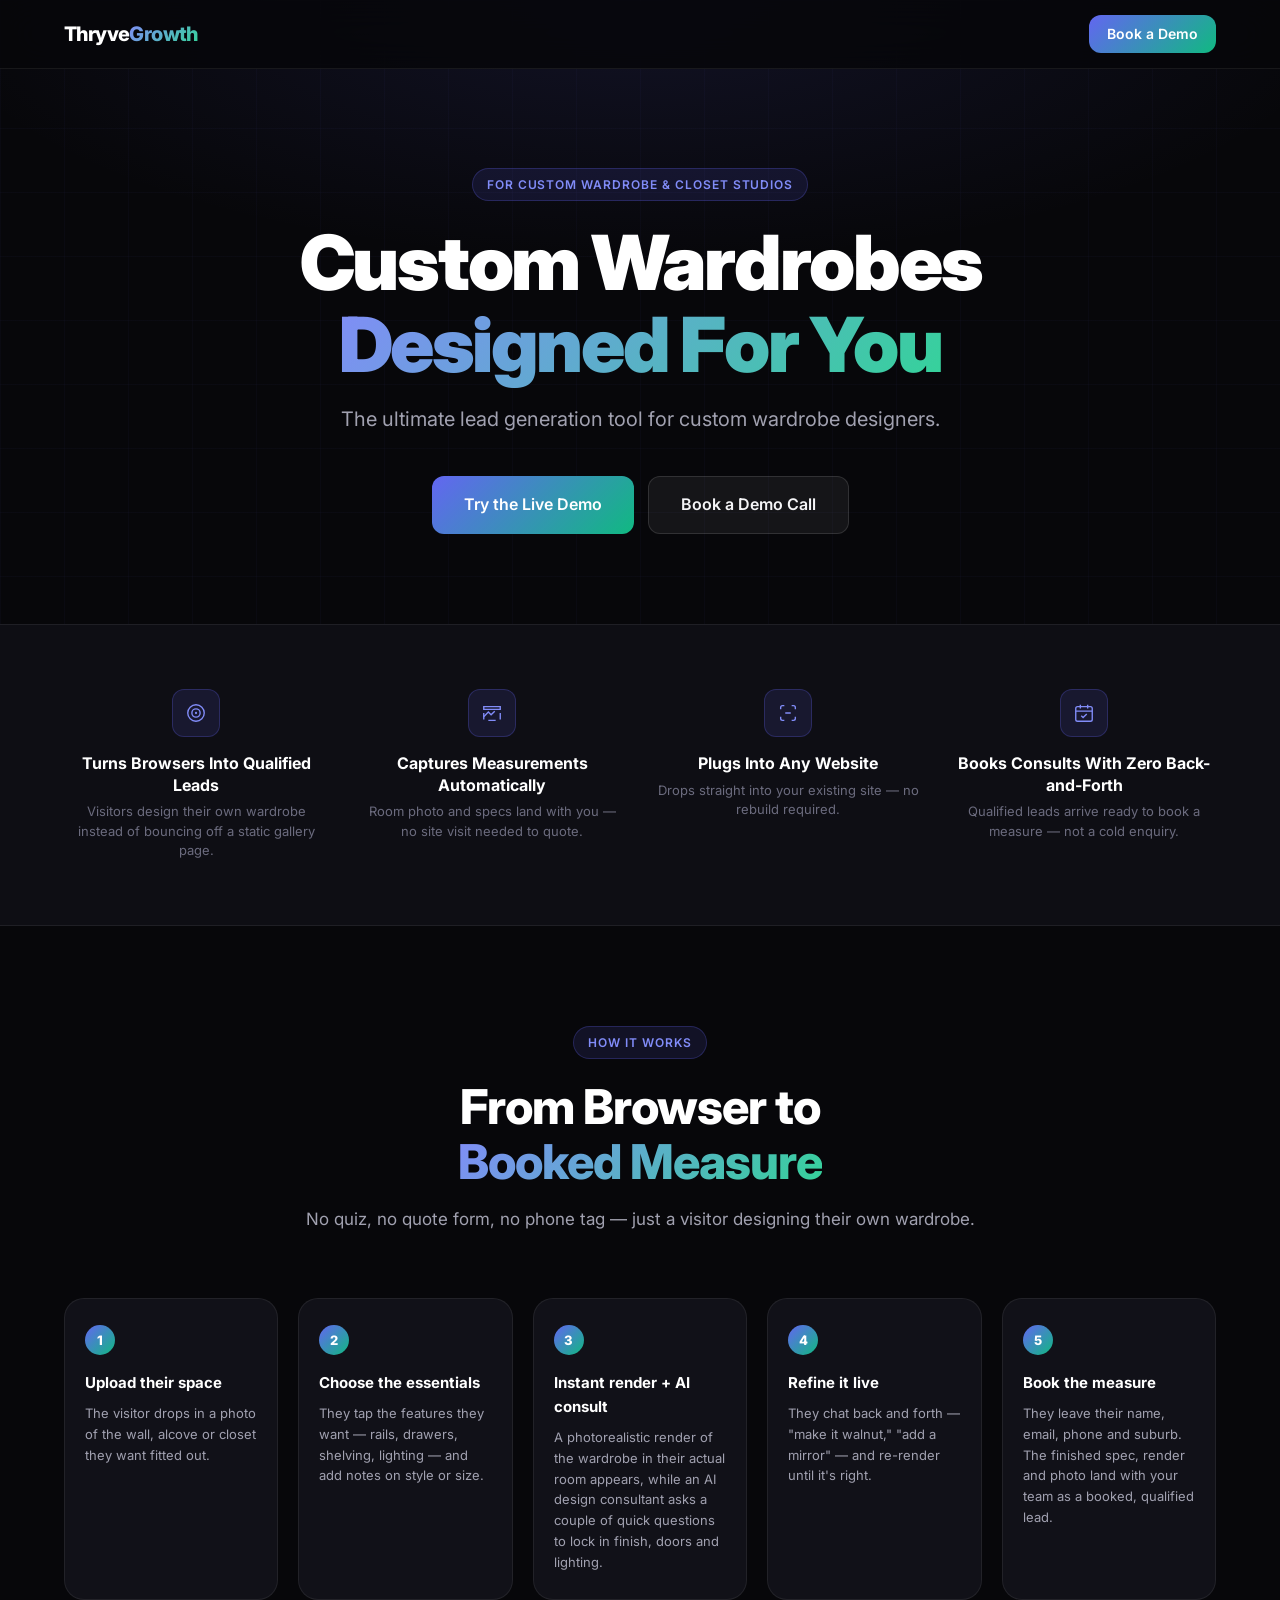
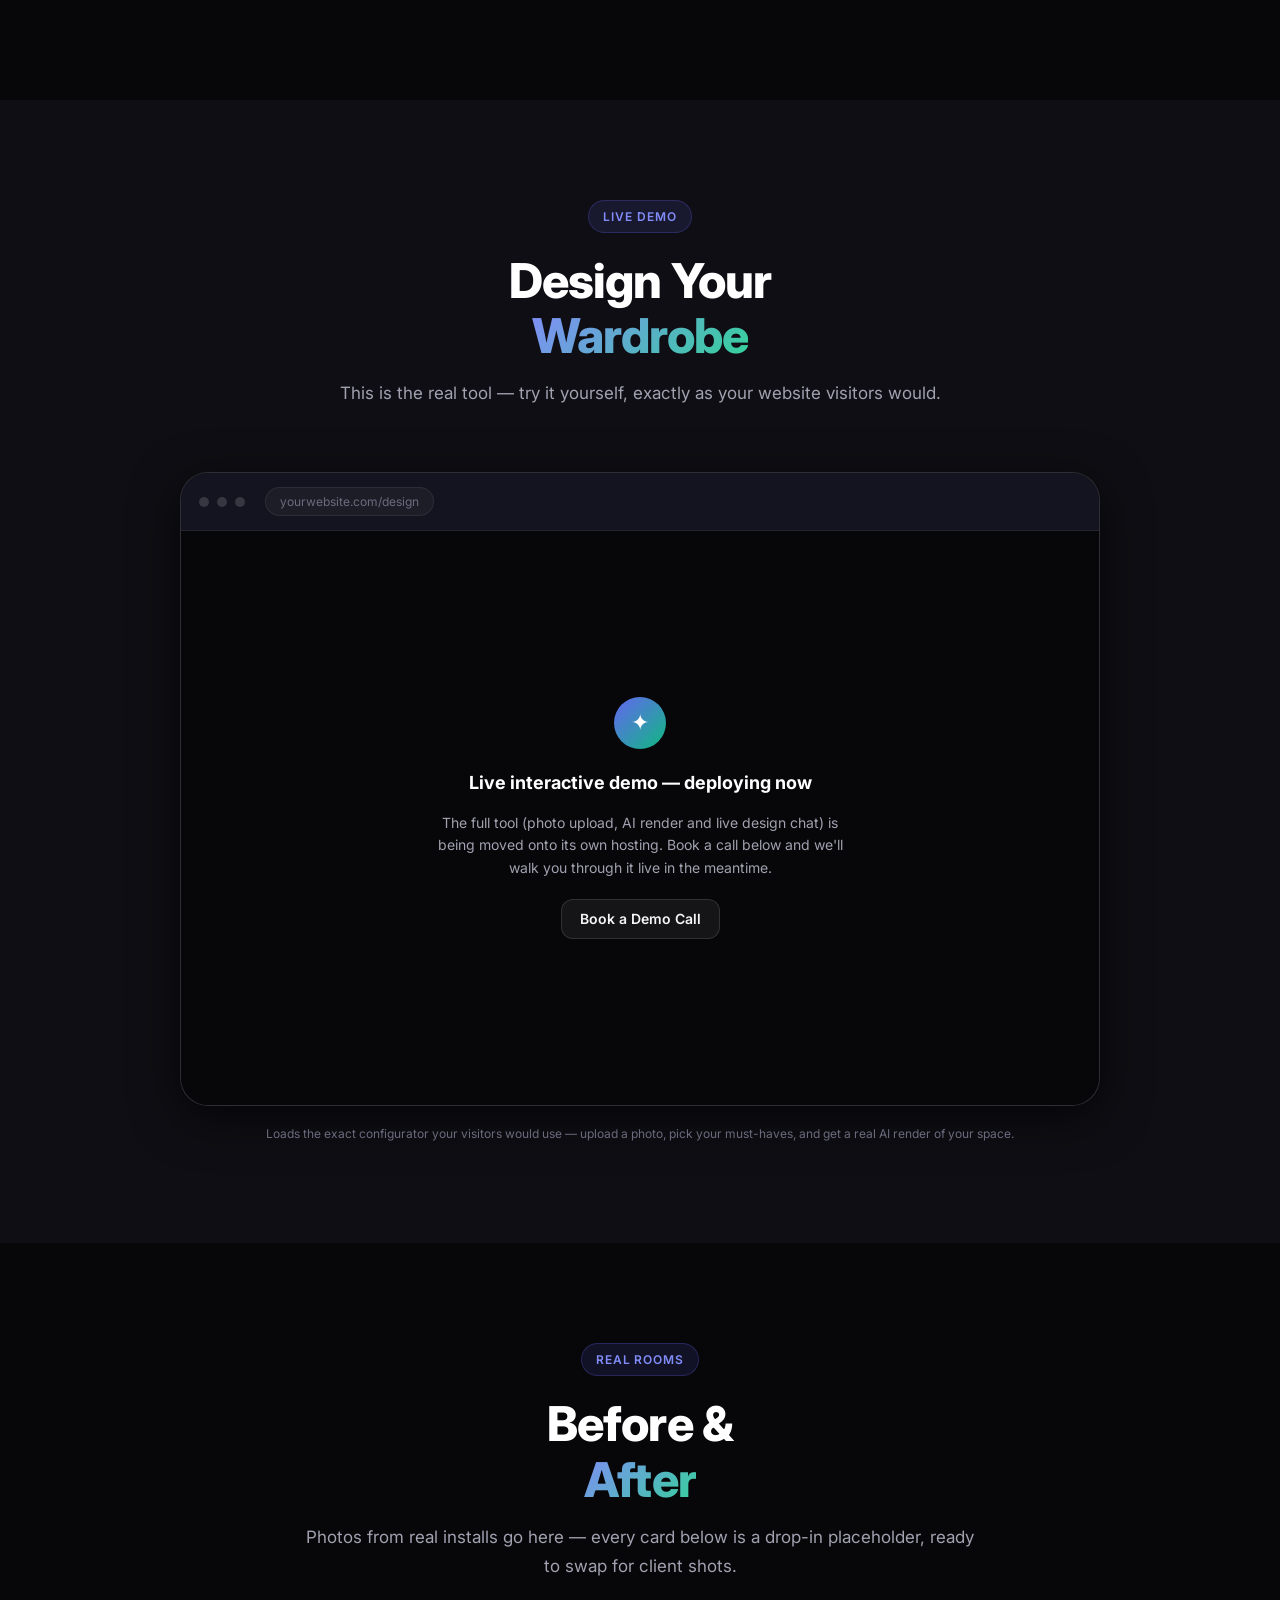
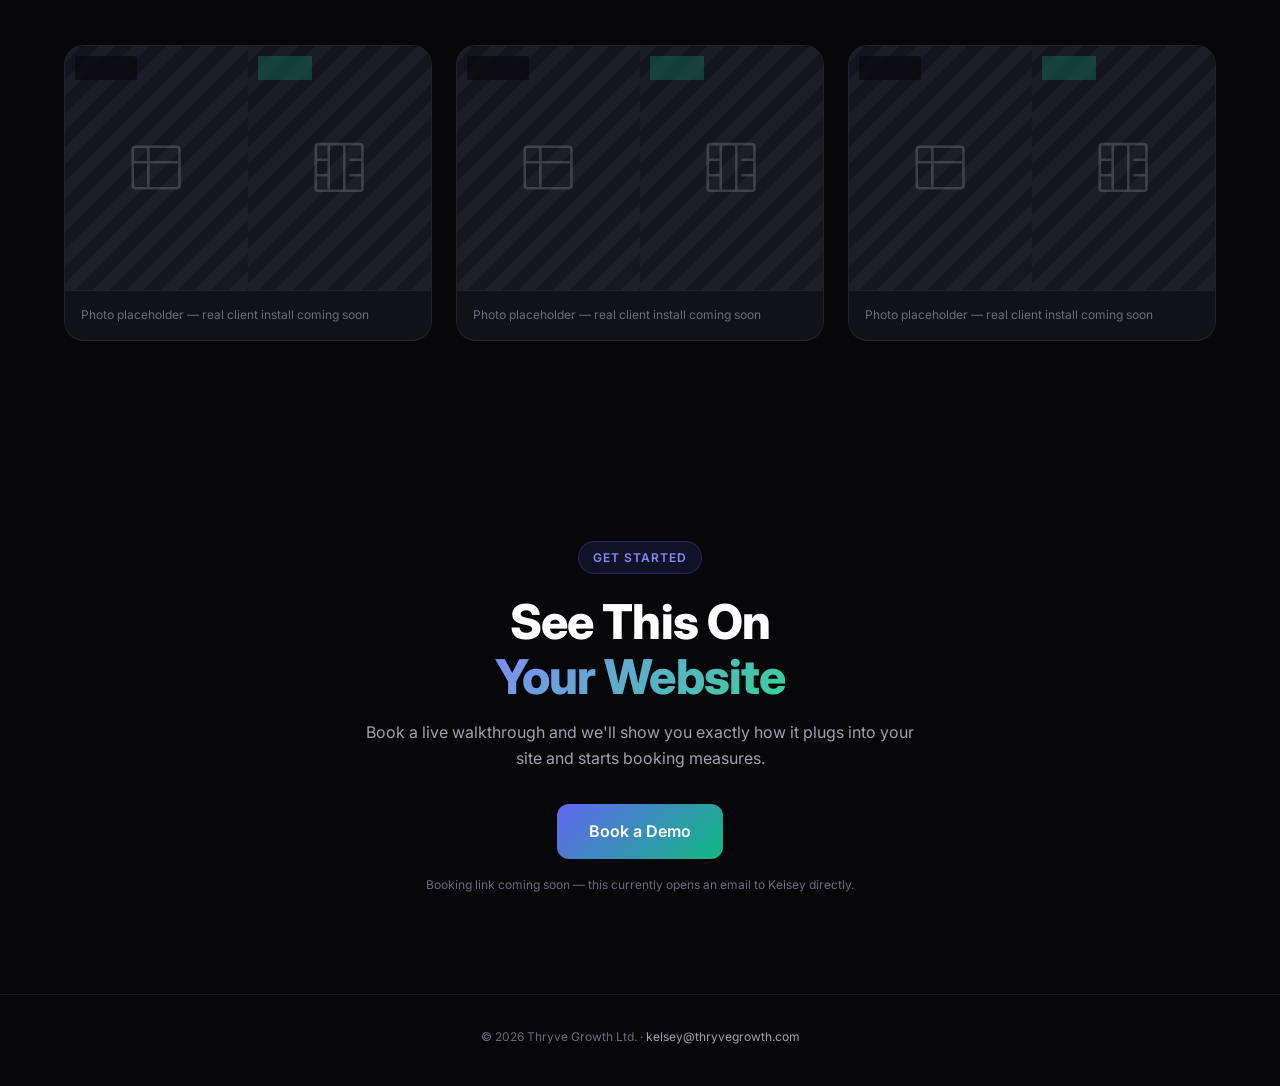
==== wardrobe/index.html @ a9d95c5e "Add hidden /wardrobe sales/demo landing page Build a one-page sales/demo landing page for Kelsey's B" ====
<!DOCTYPE html>
<html lang="en">
<head>
  <meta charset="UTF-8" />
  <meta name="viewport" content="width=device-width, initial-scale=1.0" />
  <title>Custom Wardrobes Designed For You - Thryve Growth</title>
  <meta name="description" content="An interactive wardrobe designer that sits on your website, lets visitors configure their own layout, and turns them into a booked measure." />
  <!-- Hidden sales/demo page: not linked from any nav, footer or sitemap. Reachable by direct URL only. -->
  <meta name="robots" content="noindex, nofollow" />
  <link rel="preconnect" href="https://fonts.googleapis.com" />
  <link rel="preconnect" href="https://fonts.gstatic.com" crossorigin />
  <link href="https://fonts.googleapis.com/css2?family=Inter:wght@300;400;500;600;700;800;900&display=swap" rel="stylesheet" />
  <link rel="icon" type="image/svg+xml" href="../favicon.svg" />
  <link rel="apple-touch-icon" href="../favicon-on-white-512.png" />
  <link rel="stylesheet" href="../style.css" />
  <style>
    /* ============================================================
       WARDROBE DEMO PAGE — scoped styles
       Reuses tokens (--bg, --gradient, --indigo, --green, --radius…)
       and shared classes (.container, .btn, .section, .section-title,
       .section-badge, .gradient-text) from ../style.css
       ============================================================ */

    body { background: var(--bg); }

    /* -- Minimal top bar (deliberately NOT the site nav / no menu links) -- */
    .wd-topbar {
      position: fixed;
      top: 0; left: 0; right: 0;
      z-index: 1000;
      background: rgba(7,7,10,0.85);
      backdrop-filter: blur(20px);
      -webkit-backdrop-filter: blur(20px);
      border-bottom: 1px solid var(--border);
    }
    .wd-topbar-inner {
      display: flex;
      align-items: center;
      justify-content: space-between;
      height: 68px;
    }
    .wd-topbar .logo { font-size: 20px; }

    /* -- Hero -- */
    .wd-hero {
      position: relative;
      padding: 168px 0 90px;
      overflow: hidden;
      text-align: center;
    }
    .wd-hero-inner { position: relative; z-index: 1; }
    .wd-hero .hero-title { margin-bottom: 18px; }
    .wd-hero .hero-subtitle { margin-bottom: 40px; }
    .wd-hero-cta {
      display: flex; gap: 14px; justify-content: center; flex-wrap: wrap;
    }

    /* -- Benefits row -- */
    .wd-benefits { padding: 64px 0; border-top: 1px solid var(--border); border-bottom: 1px solid var(--border); background: var(--bg-2); }
    .wd-benefits-grid {
      display: grid;
      grid-template-columns: repeat(4, 1fr);
      gap: 32px;
    }
    .wd-benefit { text-align: center; }
    .wd-benefit-icon {
      width: 48px; height: 48px;
      margin: 0 auto 16px;
      display: flex; align-items: center; justify-content: center;
      border-radius: var(--radius);
      background: rgba(99,102,241,0.12);
      border: 1px solid rgba(99,102,241,0.25);
      color: var(--indigo-light);
    }
    .wd-benefit-icon svg { width: 22px; height: 22px; }
    .wd-benefit h3 { font-size: 16px; font-weight: 700; color: var(--white); line-height: 1.35; margin-bottom: 6px; }
    .wd-benefit p { font-size: 13px; color: var(--gray-3); line-height: 1.5; }

    @media (max-width: 860px) {
      .wd-benefits-grid { grid-template-columns: repeat(2, 1fr); gap: 36px 24px; }
    }

    /* -- How it works -- */
    .wd-steps {
      display: grid;
      grid-template-columns: repeat(5, 1fr);
      gap: 20px;
      counter-reset: wdstep;
    }
    .wd-step {
      background: var(--bg-card);
      border: 1px solid var(--border);
      border-radius: var(--radius-lg);
      padding: 26px 20px;
      position: relative;
    }
    .wd-step-num {
      display: inline-flex; align-items: center; justify-content: center;
      width: 30px; height: 30px;
      border-radius: 50%;
      background: var(--gradient);
      color: var(--white);
      font-size: 13px; font-weight: 800;
      margin-bottom: 16px;
    }
    .wd-step h3 { font-size: 15px; font-weight: 700; color: var(--white); margin-bottom: 8px; }
    .wd-step p { font-size: 13px; color: var(--gray-2); line-height: 1.6; }
    .wd-step-arrow {
      display: none;
    }

    @media (max-width: 1100px) {
      .wd-steps { grid-template-columns: repeat(2, 1fr); }
    }
    @media (max-width: 560px) {
      .wd-steps { grid-template-columns: 1fr; }
    }

    /* -- Live demo -- */
    .wd-demo-section { background: var(--bg-2); }
    .wd-demo-frame-wrap {
      max-width: 920px;
      margin: 0 auto;
      border-radius: var(--radius-xl);
      border: 1px solid var(--border-2);
      background: var(--bg-card);
      box-shadow: var(--shadow-lg);
      overflow: hidden;
    }
    .wd-demo-chrome {
      display: flex; align-items: center; gap: 8px;
      padding: 14px 18px;
      background: var(--bg-3);
      border-bottom: 1px solid var(--border);
    }
    .wd-demo-dot { width: 10px; height: 10px; border-radius: 50%; background: rgba(255,255,255,0.15); }
    .wd-demo-url {
      margin-left: 12px;
      font-size: 12px;
      color: var(--gray-3);
      background: rgba(255,255,255,0.04);
      border: 1px solid var(--border);
      border-radius: 100px;
      padding: 4px 14px;
    }
    .wd-demo-body { position: relative; aspect-ratio: 16 / 10; background: var(--bg); }
    .wd-demo-body iframe { position: absolute; inset: 0; width: 100%; height: 100%; border: 0; }
    .wd-demo-fallback {
      position: absolute; inset: 0;
      display: flex; flex-direction: column; align-items: center; justify-content: center;
      text-align: center; padding: 40px;
      gap: 14px;
    }
    .wd-demo-fallback .wd-pulse {
      width: 52px; height: 52px; border-radius: 50%;
      background: var(--gradient);
      display: flex; align-items: center; justify-content: center;
      color: var(--white); font-size: 22px;
      margin-bottom: 6px;
    }
    .wd-demo-fallback h3 { font-size: 18px; color: var(--white); }
    .wd-demo-fallback p { font-size: 14px; color: var(--gray-2); max-width: 420px; line-height: 1.6; }
    .wd-demo-note {
      max-width: 920px; margin: 18px auto 0; text-align: center;
      font-size: 12px; color: var(--gray-3);
    }

    /* -- Before / after -- */
    .wd-ba-grid {
      display: grid;
      grid-template-columns: repeat(3, 1fr);
      gap: 24px;
    }
    .wd-ba-card {
      background: var(--bg-card);
      border: 1px solid var(--border);
      border-radius: var(--radius-lg);
      overflow: hidden;
    }
    .wd-ba-imgs { display: grid; grid-template-columns: 1fr 1fr; }
    .wd-ba-img {
      position: relative;
      aspect-ratio: 3 / 4;
      display: flex; align-items: center; justify-content: center;
      background:
        repeating-linear-gradient(135deg, rgba(255,255,255,0.035) 0 12px, transparent 12px 24px),
        linear-gradient(160deg, var(--bg-3), var(--bg-card-2));
    }
    .wd-ba-img svg { width: 34%; height: 34%; opacity: 0.28; color: var(--gray-2); }
    .wd-ba-tag {
      position: absolute; top: 10px; left: 10px;
      font-size: 10px; font-weight: 700; letter-spacing: 0.06em; text-transform: uppercase;
      background: rgba(7,7,10,0.65); color: var(--gray-1);
      padding: 4px 9px; border-radius: 100px;
      backdrop-filter: blur(6px);
    }
    .wd-ba-img.wd-after .wd-ba-tag { background: rgba(16,185,129,0.25); color: var(--green-light); }
    .wd-ba-caption { padding: 14px 16px 16px; font-size: 12px; color: var(--gray-3); border-top: 1px solid var(--border); }

    @media (max-width: 860px) {
      .wd-ba-grid { grid-template-columns: 1fr; }
    }

    /* -- Book a demo / contact -- */
    .wd-book { text-align: center; }
    .wd-book-inner { max-width: 560px; margin: 0 auto; }
    .wd-book p.wd-book-sub { color: var(--gray-2); font-size: 16px; margin-bottom: 32px; }
    .wd-book-note { margin-top: 16px; font-size: 12px; color: var(--gray-3); }

    /* -- Minimal footer -- */
    .wd-footer {
      padding: 32px 0 40px;
      text-align: center;
      border-top: 1px solid var(--border);
    }
    .wd-footer p { font-size: 12px; color: var(--gray-3); }
    .wd-footer a { color: var(--gray-2); }
    .wd-footer a:hover { color: var(--white); }
  </style>
</head>
<body>

  <!-- MINIMAL TOP BAR — intentionally NOT the site's main nav component.
       No links to Services / Process / Case Studies / AI Systems, and this
       page itself is never linked from that nav, the footer, or a sitemap. -->
  <header class="wd-topbar">
    <div class="container wd-topbar-inner">
      <a href="../index.html" class="logo">
        <span class="logo-thryve">Thryve</span><span class="logo-growth">Growth</span>
      </a>
      <a href="#book" class="btn btn-primary btn-sm">Book a Demo</a>
    </div>
  </header>

  <!-- 1. HERO -->
  <section class="wd-hero">
    <div class="hero-bg-grid"></div>
    <div class="container wd-hero-inner">
      <div class="section-badge">For Custom Wardrobe &amp; Closet Studios</div>
      <h1 class="hero-title">
        Custom Wardrobes<br />
        <span class="gradient-text">Designed For You</span>
      </h1>
      <p class="hero-subtitle">
        The ultimate lead generation tool for custom wardrobe designers.
      </p>
      <div class="wd-hero-cta">
        <a href="#demo" class="btn btn-primary btn-lg">Try the Live Demo</a>
        <a href="#book" class="btn btn-ghost btn-lg">Book a Demo Call</a>
      </div>
    </div>
  </section>

  <!-- 2. QUICK BENEFITS ROW -->
  <section class="wd-benefits">
    <div class="container">
      <div class="wd-benefits-grid">

        <div class="wd-benefit">
          <div class="wd-benefit-icon">
            <svg viewBox="0 0 24 24" fill="none" stroke="currentColor" stroke-width="1.5"><circle cx="12" cy="12" r="9"/><circle cx="12" cy="12" r="4.5"/><circle cx="12" cy="12" r="0.5" fill="currentColor"/></svg>
          </div>
          <h3>Turns Browsers Into Qualified Leads</h3>
          <p>Visitors design their own wardrobe instead of bouncing off a static gallery page.</p>
        </div>

        <div class="wd-benefit">
          <div class="wd-benefit-icon">
            <svg viewBox="0 0 24 24" fill="none" stroke="currentColor" stroke-width="1.5"><path d="M3 16l5-5 3 3 4-4"/><path d="M3 5h18v3H3zM3 12v7M21 12v7M8 20h8"/></svg>
          </div>
          <h3>Captures Measurements Automatically</h3>
          <p>Room photo and specs land with you — no site visit needed to quote.</p>
        </div>

        <div class="wd-benefit">
          <div class="wd-benefit-icon">
            <svg viewBox="0 0 24 24" fill="none" stroke="currentColor" stroke-width="1.5"><path d="M4 8V6a2 2 0 012-2h2M20 8V6a2 2 0 00-2-2h-2M4 16v2a2 2 0 002 2h2M20 16v2a2 2 0 01-2 2h-2M9 12h6"/></svg>
          </div>
          <h3>Plugs Into Any Website</h3>
          <p>Drops straight into your existing site — no rebuild required.</p>
        </div>

        <div class="wd-benefit">
          <div class="wd-benefit-icon">
            <svg viewBox="0 0 24 24" fill="none" stroke="currentColor" stroke-width="1.5"><rect x="3" y="5" width="18" height="16" rx="2"/><path d="M3 10h18M8 3v4M16 3v4"/><path d="M9 15l2 2 4-4"/></svg>
          </div>
          <h3>Books Consults With Zero Back-and-Forth</h3>
          <p>Qualified leads arrive ready to book a measure — not a cold enquiry.</p>
        </div>

      </div>
    </div>
  </section>

  <!-- 3. HOW IT WORKS -->
  <section class="section" id="how-it-works">
    <div class="container">
      <div class="section-header">
        <div class="section-badge">How It Works</div>
        <h2 class="section-title">From Browser to<br /><span class="gradient-text">Booked Measure</span></h2>
        <p class="section-subtitle">No quiz, no quote form, no phone tag — just a visitor designing their own wardrobe.</p>
      </div>

      <div class="wd-steps">
        <div class="wd-step">
          <div class="wd-step-num">1</div>
          <h3>Upload their space</h3>
          <p>The visitor drops in a photo of the wall, alcove or closet they want fitted out.</p>
        </div>
        <div class="wd-step">
          <div class="wd-step-num">2</div>
          <h3>Choose the essentials</h3>
          <p>They tap the features they want — rails, drawers, shelving, lighting — and add notes on style or size.</p>
        </div>
        <div class="wd-step">
          <div class="wd-step-num">3</div>
          <h3>Instant render + AI consult</h3>
          <p>A photorealistic render of the wardrobe in their actual room appears, while an AI design consultant asks a couple of quick questions to lock in finish, doors and lighting.</p>
        </div>
        <div class="wd-step">
          <div class="wd-step-num">4</div>
          <h3>Refine it live</h3>
          <p>They chat back and forth — "make it walnut," "add a mirror" — and re-render until it's right.</p>
        </div>
        <div class="wd-step">
          <div class="wd-step-num">5</div>
          <h3>Book the measure</h3>
          <p>They leave their name, email, phone and suburb. The finished spec, render and photo land with your team as a booked, qualified lead.</p>
        </div>
      </div>
    </div>
  </section>

  <!-- 4. LIVE DEMO -->
  <section class="section wd-demo-section" id="demo">
    <div class="container">
      <div class="section-header">
        <div class="section-badge">Live Demo</div>
        <h2 class="section-title">Design Your<br /><span class="gradient-text">Wardrobe</span></h2>
        <p class="section-subtitle">This is the real tool — try it yourself, exactly as your website visitors would.</p>
      </div>

      <div class="wd-demo-frame-wrap">
        <div class="wd-demo-chrome">
          <span class="wd-demo-dot"></span><span class="wd-demo-dot"></span><span class="wd-demo-dot"></span>
          <span class="wd-demo-url">yourwebsite.com/design</span>
        </div>
        <div class="wd-demo-body" id="wdDemoBody">
          <!--
            TODO (Kelsey): set DEMO_URL below once the wardrobe-app is deployed
            (e.g. to Vercel, with GEMINI_API_KEY + optional RESEND_API_KEY set) and
            point it at that URL. The iframe will then load automatically and this
            fallback card will no longer be shown. No other page changes needed.
          -->
          <div class="wd-demo-fallback" id="wdDemoFallback">
            <div class="wd-pulse">✦</div>
            <h3>Live interactive demo — deploying now</h3>
            <p>The full tool (photo upload, AI render and live design chat) is being moved onto its own hosting. Book a call below and we'll walk you through it live in the meantime.</p>
            <a href="#book" class="btn btn-ghost btn-sm" style="margin-top:6px;">Book a Demo Call</a>
          </div>
          <iframe id="wdDemoIframe" title="Wardrobe designer live demo" loading="lazy" style="display:none;"></iframe>
        </div>
      </div>
      <p class="wd-demo-note">Loads the exact configurator your visitors would use — upload a photo, pick your must-haves, and get a real AI render of your space.</p>
    </div>
  </section>

  <!-- 5. BEFORE / AFTER -->
  <section class="section" id="gallery">
    <div class="container">
      <div class="section-header">
        <div class="section-badge">Real Rooms</div>
        <h2 class="section-title">Before &amp;<br /><span class="gradient-text">After</span></h2>
        <p class="section-subtitle">Photos from real installs go here — every card below is a drop-in placeholder, ready to swap for client shots.</p>
      </div>

      <div class="wd-ba-grid">
        <!-- Each card takes two images (before / after) by src alone — no layout changes needed to add real photos. -->
        <div class="wd-ba-card">
          <div class="wd-ba-imgs">
            <div class="wd-ba-img wd-before" data-slot="before-1"><span class="wd-ba-tag">Before</span><svg viewBox="0 0 24 24" fill="none" stroke="currentColor" stroke-width="1"><rect x="3" y="4" width="18" height="16" rx="1"/><path d="M3 10h18M9 4v16"/></svg></div>
            <div class="wd-ba-img wd-after" data-slot="after-1"><span class="wd-ba-tag">After</span><svg viewBox="0 0 24 24" fill="none" stroke="currentColor" stroke-width="1"><rect x="3" y="3" width="18" height="18" rx="1"/><path d="M8 3v18M14 3v18M3 9h5M16 9h5M3 15h5M16 15h5"/></svg></div>
          </div>
          <p class="wd-ba-caption">Photo placeholder — real client install coming soon</p>
        </div>
        <div class="wd-ba-card">
          <div class="wd-ba-imgs">
            <div class="wd-ba-img wd-before" data-slot="before-2"><span class="wd-ba-tag">Before</span><svg viewBox="0 0 24 24" fill="none" stroke="currentColor" stroke-width="1"><rect x="3" y="4" width="18" height="16" rx="1"/><path d="M3 10h18M9 4v16"/></svg></div>
            <div class="wd-ba-img wd-after" data-slot="after-2"><span class="wd-ba-tag">After</span><svg viewBox="0 0 24 24" fill="none" stroke="currentColor" stroke-width="1"><rect x="3" y="3" width="18" height="18" rx="1"/><path d="M8 3v18M14 3v18M3 9h5M16 9h5M3 15h5M16 15h5"/></svg></div>
          </div>
          <p class="wd-ba-caption">Photo placeholder — real client install coming soon</p>
        </div>
        <div class="wd-ba-card">
          <div class="wd-ba-imgs">
            <div class="wd-ba-img wd-before" data-slot="before-3"><span class="wd-ba-tag">Before</span><svg viewBox="0 0 24 24" fill="none" stroke="currentColor" stroke-width="1"><rect x="3" y="4" width="18" height="16" rx="1"/><path d="M3 10h18M9 4v16"/></svg></div>
            <div class="wd-ba-img wd-after" data-slot="after-3"><span class="wd-ba-tag">After</span><svg viewBox="0 0 24 24" fill="none" stroke="currentColor" stroke-width="1"><rect x="3" y="3" width="18" height="18" rx="1"/><path d="M8 3v18M14 3v18M3 9h5M16 9h5M3 15h5M16 15h5"/></svg></div>
          </div>
          <p class="wd-ba-caption">Photo placeholder — real client install coming soon</p>
        </div>
      </div>
    </div>
  </section>

  <!-- 7. CONTACT / BOOK A DEMO (reviews section intentionally omitted — no reviews exist yet for v1) -->
  <section class="section wd-book" id="book">
    <div class="container">
      <div class="wd-book-inner">
        <div class="section-badge">Get Started</div>
        <h2 class="section-title">See This On<br /><span class="gradient-text">Your Website</span></h2>
        <p class="wd-book-sub">Book a live walkthrough and we'll show you exactly how it plugs into your site and starts booking measures.</p>
        <!--
          TODO (Kelsey): replace the mailto: link below with your real booking
          link (Calendly / Google Calendar) before this page goes live to prospects.
        -->
        <a href="mailto:kelsey@thryvegrowth.com?subject=Wardrobe%20Designer%20Demo&body=Hi%20Kelsey%2C%0A%0AI%27d%20like%20to%20book%20a%20demo%20of%20the%20wardrobe%20designer%20tool.%0A%0A" class="btn btn-primary btn-lg">Book a Demo</a>
        <p class="wd-book-note">Booking link coming soon — this currently opens an email to Kelsey directly.</p>
      </div>
    </div>
  </section>

  <footer class="wd-footer">
    <div class="container">
      <p>© 2026 Thryve Growth Ltd. · <a href="mailto:kelsey@thryvegrowth.com">kelsey@thryvegrowth.com</a></p>
    </div>
  </footer>

  <script>
    // Live demo embed: set DEMO_URL once the wardrobe-app tool is deployed.
    // Until then, the fallback card above stays visible and no request is made.
    (function () {
      var DEMO_URL = ""; // e.g. "https://wardrobe-app-xyz.vercel.app"
      if (!DEMO_URL) return;
      var iframe = document.getElementById('wdDemoIframe');
      var fallback = document.getElementById('wdDemoFallback');
      iframe.src = DEMO_URL;
      iframe.style.display = 'block';
      fallback.style.display = 'none';
    })();
  </script>
</body>
</html>
---- style.css ----
/* ============================================================
   THRYVE GROWTH — Main Stylesheet
   ============================================================ */

/* ── Reset & Base ─────────────────────────────────────────── */
*, *::before, *::after { box-sizing: border-box; margin: 0; padding: 0; }

:root {
  --bg:         #07070a;
  --bg-2:       #0e0e14;
  --bg-3:       #141420;
  --bg-card:    #111118;
  --bg-card-2:  #17171f;
  --border:     rgba(255,255,255,0.07);
  --border-2:   rgba(255,255,255,0.12);

  --white:      #ffffff;
  --gray-1:     #f5f5f7;
  --gray-2:     #a1a1b0;
  --gray-3:     #6b6b7e;

  --indigo:     #6366f1;
  --indigo-light: #818cf8;
  --green:      #10b981;
  --green-light: #34d399;

  --gradient:   linear-gradient(135deg, #6366f1 0%, #10b981 100%);
  --gradient-text: linear-gradient(135deg, #818cf8 0%, #34d399 100%);

  --radius-sm:  8px;
  --radius:     12px;
  --radius-lg:  20px;
  --radius-xl:  28px;

  --shadow-sm:  0 1px 3px rgba(0,0,0,0.4);
  --shadow:     0 4px 24px rgba(0,0,0,0.5);
  --shadow-lg:  0 12px 48px rgba(0,0,0,0.6);
  --glow:       0 0 40px rgba(99,102,241,0.15);

  --font: 'Inter', -apple-system, BlinkMacSystemFont, sans-serif;
  --transition: 0.2s ease;
}

html { scroll-behavior: smooth; }

body {
  font-family: var(--font);
  background: var(--bg);
  color: var(--gray-1);
  line-height: 1.6;
  -webkit-font-smoothing: antialiased;
}

.container {
  max-width: 1200px;
  margin: 0 auto;
  padding: 0 24px;
}

a { text-decoration: none; color: inherit; transition: color var(--transition); }
img { display: block; max-width: 100%; }

/* ── Typography ───────────────────────────────────────────── */
.gradient-text {
  background: var(--gradient-text);
  -webkit-background-clip: text;
  -webkit-text-fill-color: transparent;
  background-clip: text;
}

.section-badge {
  display: inline-flex;
  align-items: center;
  gap: 8px;
  background: rgba(99,102,241,0.12);
  border: 1px solid rgba(99,102,241,0.25);
  color: var(--indigo-light);
  font-size: 12px;
  font-weight: 600;
  letter-spacing: 0.08em;
  text-transform: uppercase;
  padding: 6px 14px;
  border-radius: 100px;
  margin-bottom: 20px;
}

.section-badge--ai {
  background: rgba(16,185,129,0.12);
  border-color: rgba(16,185,129,0.25);
  color: var(--green-light);
}

.section-header {
  text-align: center;
  max-width: 680px;
  margin: 0 auto 64px;
}

.section-title {
  font-size: clamp(32px, 5vw, 48px);
  font-weight: 800;
  line-height: 1.15;
  color: var(--white);
  margin-bottom: 16px;
  letter-spacing: -0.02em;
}

.section-subtitle {
  font-size: 17px;
  color: var(--gray-2);
  line-height: 1.7;
}

/* ── Buttons ──────────────────────────────────────────────── */
.btn {
  display: inline-flex;
  align-items: center;
  justify-content: center;
  gap: 8px;
  font-family: var(--font);
  font-weight: 600;
  border-radius: var(--radius);
  cursor: pointer;
  transition: all var(--transition);
  border: none;
  text-decoration: none;
}

.btn-primary {
  background: var(--gradient);
  color: var(--white);
  padding: 12px 24px;
  font-size: 15px;
}

.btn-primary:hover {
  opacity: 0.88;
  transform: translateY(-1px);
  box-shadow: 0 8px 24px rgba(99,102,241,0.35);
}

.btn-ghost {
  background: rgba(255,255,255,0.06);
  color: var(--gray-1);
  padding: 12px 24px;
  font-size: 15px;
  border: 1px solid var(--border-2);
}

.btn-ghost:hover {
  background: rgba(255,255,255,0.1);
  border-color: rgba(255,255,255,0.2);
  transform: translateY(-1px);
}

.btn-sm { padding: 8px 18px; font-size: 14px; }
.btn-lg { padding: 15px 32px; font-size: 16px; }
.btn-full { width: 100%; }

/* ── Section spacing ──────────────────────────────────────── */
.section { padding: 100px 0; }


/* ============================================================
   NAVIGATION
   ============================================================ */
.nav-header {
  position: fixed;
  top: 0; left: 0; right: 0;
  z-index: 1000;
  padding: 0;
  transition: background var(--transition), box-shadow var(--transition);
}

.nav-header.scrolled {
  background: rgba(7,7,10,0.92);
  backdrop-filter: blur(20px);
  -webkit-backdrop-filter: blur(20px);
  border-bottom: 1px solid var(--border);
  box-shadow: var(--shadow-sm);
}

.nav-inner {
  display: flex;
  align-items: center;
  justify-content: space-between;
  height: 72px;
}

.logo {
  font-size: 22px;
  font-weight: 800;
  letter-spacing: -0.03em;
}

.logo-thryve { color: var(--white); }
.logo-growth {
  background: var(--gradient-text);
  -webkit-background-clip: text;
  -webkit-text-fill-color: transparent;
  background-clip: text;
}

.nav-links {
  display: flex;
  align-items: center;
  gap: 32px;
}

.nav-links a:not(.btn) {
  font-size: 14px;
  font-weight: 500;
  color: var(--gray-2);
  transition: color var(--transition);
}

.nav-links a:not(.btn):hover { color: var(--white); }

.nav-hamburger {
  display: none;
  flex-direction: column;
  gap: 5px;
  background: none;
  border: none;
  cursor: pointer;
  padding: 4px;
}

.nav-hamburger span {
  display: block;
  width: 22px;
  height: 2px;
  background: var(--gray-1);
  border-radius: 2px;
  transition: transform var(--transition), opacity var(--transition);
}

.nav-mobile {
  display: none;
  flex-direction: column;
  gap: 4px;
  padding: 16px 24px 24px;
  background: rgba(7,7,10,0.97);
  border-top: 1px solid var(--border);
}

.nav-mobile a {
  font-size: 16px;
  font-weight: 500;
  color: var(--gray-2);
  padding: 10px 0;
  border-bottom: 1px solid var(--border);
}

.nav-mobile a:last-child {
  border-bottom: none;
  margin-top: 8px;
  text-align: center;
}

.nav-mobile.open { display: flex; }

@media (max-width: 768px) {
  .nav-links { display: none; }
  .nav-hamburger { display: flex; }
}


/* ============================================================
   HERO
   ============================================================ */
.hero {
  position: relative;
  min-height: 100vh;
  display: flex;
  align-items: center;
  padding: 120px 0 80px;
  overflow: hidden;
}

.hero-bg-grid {
  position: absolute;
  inset: 0;
  background-image:
    linear-gradient(rgba(99,102,241,0.03) 1px, transparent 1px),
    linear-gradient(90deg, rgba(99,102,241,0.03) 1px, transparent 1px);
  background-size: 64px 64px;
  pointer-events: none;
}

.hero-bg-grid::before {
  content: '';
  position: absolute;
  inset: 0;
  background: radial-gradient(ellipse 80% 60% at 50% 0%, rgba(99,102,241,0.12) 0%, transparent 70%);
}

.hero-inner {
  position: relative;
  text-align: center;
  z-index: 1;
}

.hero-badge {
  display: inline-flex;
  align-items: center;
  gap: 8px;
  background: rgba(99,102,241,0.1);
  border: 1px solid rgba(99,102,241,0.2);
  color: var(--indigo-light);
  font-size: 13px;
  font-weight: 600;
  letter-spacing: 0.06em;
  text-transform: uppercase;
  padding: 7px 16px;
  border-radius: 100px;
  margin-bottom: 28px;
}

.hero-title {
  font-size: clamp(42px, 7vw, 76px);
  font-weight: 900;
  line-height: 1.08;
  letter-spacing: -0.03em;
  color: var(--white);
  margin-bottom: 24px;
}

.hero-subtitle {
  font-size: clamp(17px, 2.5vw, 20px);
  color: var(--gray-2);
  max-width: 620px;
  margin: 0 auto 40px;
  line-height: 1.65;
}

.hero-cta {
  display: flex;
  gap: 14px;
  justify-content: center;
  flex-wrap: wrap;
  margin-bottom: 72px;
}

.hero-stats {
  display: flex;
  align-items: center;
  justify-content: center;
  gap: 0;
  flex-wrap: wrap;
  background: rgba(255,255,255,0.03);
  border: 1px solid var(--border);
  border-radius: var(--radius-lg);
  padding: 28px 40px;
  gap: 0;
  max-width: 800px;
  margin: 0 auto;
}

.stat {
  display: flex;
  flex-direction: column;
  align-items: center;
  padding: 0 40px;
}

.stat-number {
  font-size: 32px;
  font-weight: 800;
  letter-spacing: -0.03em;
  background: var(--gradient-text);
  -webkit-background-clip: text;
  -webkit-text-fill-color: transparent;
  background-clip: text;
}

.stat-label {
  font-size: 13px;
  color: var(--gray-3);
  font-weight: 500;
  margin-top: 2px;
}

.stat-divider {
  width: 1px;
  height: 40px;
  background: var(--border-2);
}

.hero-scroll-indicator {
  position: absolute;
  bottom: 32px;
  left: 50%;
  transform: translateX(-50%);
  display: flex;
  flex-direction: column;
  align-items: center;
  gap: 8px;
  color: var(--gray-3);
  font-size: 11px;
  font-weight: 500;
  letter-spacing: 0.1em;
  text-transform: uppercase;
}

.scroll-line {
  width: 1px;
  height: 32px;
  background: linear-gradient(to bottom, var(--gray-3), transparent);
  animation: scrollBounce 1.8s ease-in-out infinite;
}

@keyframes scrollBounce {
  0%, 100% { transform: scaleY(1); opacity: 1; }
  50% { transform: scaleY(0.6); opacity: 0.4; }
}

@media (max-width: 640px) {
  .stat { padding: 16px 20px; }
  .stat-divider { display: none; }
  .hero-stats { gap: 0; padding: 20px; }
}


/* ============================================================
   TRUSTED BY
   ============================================================ */
.trusted-by {
  padding: 32px 0 40px;
  border-top: 1px solid var(--border);
  border-bottom: 1px solid var(--border);
  background: var(--bg-2);
}

.trusted-label {
  text-align: center;
  font-size: 12px;
  font-weight: 600;
  letter-spacing: 0.1em;
  text-transform: uppercase;
  color: var(--gray-3);
  margin-bottom: 20px;
}

.trusted-logos {
  display: flex;
  justify-content: center;
  align-items: center;
  flex-wrap: wrap;
  gap: 12px 32px;
}

.trusted-logo {
  font-size: 15px;
  font-weight: 700;
  color: var(--gray-3);
  letter-spacing: -0.01em;
  transition: color var(--transition);
  cursor: default;
}

.trusted-logo:hover { color: var(--gray-1); }


/* ============================================================
   SERVICES
   ============================================================ */
.services { background: var(--bg); }

.services-grid {
  display: grid;
  grid-template-columns: repeat(3, 1fr);
  gap: 20px;
}

.service-card {
  background: var(--bg-card);
  border: 1px solid var(--border);
  border-radius: var(--radius-lg);
  padding: 32px;
  position: relative;
  transition: border-color var(--transition), transform var(--transition), box-shadow var(--transition);
}

.service-card:hover {
  border-color: rgba(99,102,241,0.3);
  transform: translateY(-4px);
  box-shadow: var(--glow), var(--shadow);
}

.service-card--featured {
  background: linear-gradient(135deg, rgba(99,102,241,0.08) 0%, rgba(16,185,129,0.05) 100%);
  border-color: rgba(99,102,241,0.25);
}

.service-card--featured:hover {
  border-color: rgba(99,102,241,0.45);
}

.service-icon {
  width: 48px;
  height: 48px;
  background: rgba(99,102,241,0.12);
  border-radius: var(--radius);
  display: flex;
  align-items: center;
  justify-content: center;
  margin-bottom: 20px;
}

.service-icon svg {
  width: 24px;
  height: 24px;
  stroke: var(--indigo-light);
}

.service-card h3 {
  font-size: 19px;
  font-weight: 700;
  color: var(--white);
  margin-bottom: 10px;
  letter-spacing: -0.01em;
}

.service-card p {
  font-size: 14px;
  color: var(--gray-2);
  line-height: 1.65;
  margin-bottom: 20px;
}

.service-list {
  list-style: none;
  display: flex;
  flex-direction: column;
  gap: 8px;
}

.service-list li {
  font-size: 13px;
  color: var(--gray-2);
  display: flex;
  align-items: center;
  gap: 8px;
}

.service-list li::before {
  content: '';
  display: block;
  width: 6px;
  height: 6px;
  border-radius: 50%;
  background: var(--gradient);
  flex-shrink: 0;
}

.service-tag {
  position: absolute;
  top: 20px;
  right: 20px;
  background: var(--gradient);
  color: var(--white);
  font-size: 11px;
  font-weight: 700;
  letter-spacing: 0.06em;
  text-transform: uppercase;
  padding: 4px 10px;
  border-radius: 100px;
}

@media (max-width: 1024px) {
  .services-grid { grid-template-columns: repeat(2, 1fr); }
}

@media (max-width: 640px) {
  .services-grid { grid-template-columns: 1fr; }
}


/* ============================================================
   PROCESS
   ============================================================ */
.process { background: var(--bg-2); }

/* ── Process carousel layout ─────────────────────────────── */
.process {
  height: calc(100vh + 4 * 75vh);
  padding: 0;
}

.process-sticky {
  position: sticky;
  top: 0;
  height: 100vh;
  display: flex;
  align-items: center;
  padding: var(--section-padding) 0;
}

.process-layout {
  display: grid;
  grid-template-columns: 1fr 1fr;
  gap: 80px;
  align-items: center;
  min-height: 380px;
}

.process-static {
  display: flex;
  flex-direction: column;
  gap: 20px;
}

.process-static .section-title {
  font-size: clamp(28px, 4vw, 44px);
  margin-bottom: 0;
}

.process-static .section-subtitle {
  margin-bottom: 0;
}

.process-dots {
  display: flex;
  gap: 10px;
  margin-top: 8px;
}

.process-dot {
  width: 10px;
  height: 10px;
  border-radius: 50%;
  border: none;
  background: rgba(255,255,255,0.15);
  cursor: pointer;
  transition: background 0.3s, transform 0.3s;
  padding: 0;
}

.process-dot.active {
  background: var(--indigo);
  transform: scale(1.3);
}

.process-carousel {
  position: relative;
  height: 280px;
}

.process-slide {
  position: absolute;
  inset: 0;
  display: flex;
  flex-direction: column;
  justify-content: center;
  gap: 16px;
  opacity: 0;
  transform: translateY(24px);
  transition: opacity 0.5s ease, transform 0.5s ease;
  pointer-events: none;
}

.process-slide.active {
  opacity: 1;
  transform: translateY(0);
  pointer-events: auto;
}

.slide-number {
  font-size: clamp(80px, 12vw, 140px);
  font-weight: 900;
  line-height: 1;
  letter-spacing: -0.04em;
  background: var(--gradient-text);
  -webkit-background-clip: text;
  -webkit-text-fill-color: transparent;
  background-clip: text;
}

.slide-title {
  font-size: clamp(28px, 4vw, 48px);
  font-weight: 800;
  color: var(--white);
  letter-spacing: -0.02em;
}

.slide-progress {
  width: 100%;
  height: 2px;
  background: rgba(255,255,255,0.08);
  border-radius: 2px;
  overflow: hidden;
  margin-top: 8px;
}

.slide-progress-bar {
  height: 100%;
  width: 0%;
  background: var(--gradient);
  border-radius: 2px;
}

.slide-progress-bar {
  transition: width 0.1s linear;
}

@media (max-width: 900px) {
  .process {
    height: calc(100vh + 4 * 60vh);
  }
  .process-layout {
    grid-template-columns: 1fr;
    gap: 48px;
    min-height: auto;
  }
  .process-carousel {
    height: 220px;
  }
  .slide-number {
    font-size: clamp(64px, 18vw, 100px);
  }
  .slide-title {
    font-size: clamp(24px, 6vw, 36px);
  }
}

@media (max-width: 480px) {
  .process {
    height: calc(100vh + 4 * 50vh);
  }
  .process-carousel {
    height: 200px;
  }
}


/* ============================================================
   CASE STUDIES
   ============================================================ */
.case-studies { background: var(--bg); }

.cs-tabs {
  display: flex;
  gap: 8px;
  justify-content: center;
  margin-bottom: 48px;
  flex-wrap: wrap;
}

.cs-tab {
  background: rgba(255,255,255,0.04);
  border: 1px solid var(--border);
  color: var(--gray-2);
  font-family: var(--font);
  font-size: 14px;
  font-weight: 600;
  padding: 10px 24px;
  border-radius: 100px;
  cursor: pointer;
  transition: all var(--transition);
}

.cs-tab.active,
.cs-tab:hover {
  background: rgba(99,102,241,0.12);
  border-color: rgba(99,102,241,0.3);
  color: var(--white);
}

.cs-panel { display: none; }
.cs-panel.active { display: block; }

.cs-grid {
  display: grid;
  grid-template-columns: repeat(3, 1fr);
  gap: 20px;
}

.cs-grid--single {
  grid-template-columns: 1fr;
  max-width: 800px;
  margin: 0 auto;
}

.cs-grid--five {
  grid-template-columns: repeat(6, 1fr);
}

.cs-grid--five > .cs-card {
  grid-column: span 2;
}

.cs-grid--five > .cs-card:nth-child(4) {
  grid-column: 2 / span 2;
}

.cs-grid--five > .cs-card:nth-child(5) {
  grid-column: 4 / span 2;
}

@media (max-width: 1024px) {
  .cs-grid--five {
    grid-template-columns: repeat(2, 1fr);
  }
  .cs-grid--five > .cs-card,
  .cs-grid--five > .cs-card:nth-child(4),
  .cs-grid--five > .cs-card:nth-child(5) {
    grid-column: span 1;
  }
}

@media (max-width: 640px) {
  .cs-grid--five {
    grid-template-columns: 1fr;
  }
  .cs-grid--five > .cs-card,
  .cs-grid--five > .cs-card:nth-child(4),
  .cs-grid--five > .cs-card:nth-child(5) {
    grid-column: span 1;
  }
}

.cs-card {
  background: var(--bg-card);
  border: 1px solid var(--border);
  border-radius: var(--radius-lg);
  padding: 28px;
  transition: border-color var(--transition), transform var(--transition), box-shadow var(--transition);
}

.cs-card:hover {
  border-color: rgba(99,102,241,0.3);
  transform: translateY(-3px);
  box-shadow: var(--shadow);
}

.cs-card--featured {
  background: linear-gradient(135deg, rgba(99,102,241,0.07) 0%, rgba(16,185,129,0.04) 100%);
  border-color: rgba(99,102,241,0.2);
}

.cs-card-img {
  width: calc(100% + 48px);
  margin: -24px -24px 20px;
  aspect-ratio: 1 / 1;
  overflow: hidden;
  border-radius: var(--radius) var(--radius) 0 0;
}

.cs-card-img img {
  width: 100%;
  height: 100%;
  object-fit: cover;
  object-position: center top;
  display: block;
  transition: transform 0.4s ease;
}

.cs-card:hover .cs-card-img img {
  transform: scale(1.04);
}

.cs-card-img img[src=""] ,
.cs-card-img img:not([src]) {
  display: none;
}

.cs-card--wide { max-width: 100%; }

.cs-card-header {
  display: flex;
  align-items: center;
  gap: 14px;
  margin-bottom: 16px;
}

.cs-avatar {
  width: 48px;
  height: 48px;
  border-radius: var(--radius);
  display: flex;
  align-items: center;
  justify-content: center;
  font-size: 14px;
  font-weight: 800;
  flex-shrink: 0;
  letter-spacing: -0.02em;
}

.cs-avatar--pink   { background: rgba(236, 72, 153, 0.15); color: #f472b6; }
.cs-avatar--blue   { background: rgba(59, 130, 246, 0.15); color: #60a5fa; }
.cs-avatar--purple { background: rgba(168, 85, 247, 0.15); color: #c084fc; }
.cs-avatar--orange { background: rgba(249, 115, 22, 0.15); color: #fb923c; }
.cs-avatar--teal   { background: rgba(20, 184, 166, 0.15); color: #2dd4bf; }
.cs-avatar--green  { background: rgba(16, 185, 129, 0.15); color: #34d399; }
.cs-avatar--gold   { background: rgba(245, 158, 11, 0.15); color: #fbbf24; }

.cs-name {
  font-size: 17px;
  font-weight: 700;
  color: var(--white);
  letter-spacing: -0.01em;
  margin-bottom: 2px;
}

.cs-category {
  font-size: 12px;
  color: var(--gray-3);
  font-weight: 500;
}

.cs-description {
  font-size: 14px;
  color: var(--gray-2);
  line-height: 1.65;
  margin-bottom: 20px;
}

.cs-metrics {
  display: grid;
  grid-template-columns: repeat(3, 1fr);
  gap: 12px;
  margin-bottom: 20px;
}

.cs-metrics--wide {
  grid-template-columns: repeat(4, 1fr);
}

.cs-metric {
  background: rgba(255,255,255,0.03);
  border: 1px solid var(--border);
  border-radius: var(--radius);
  padding: 12px;
  text-align: center;
}

.cs-metric-value {
  display: block;
  font-size: 22px;
  font-weight: 800;
  letter-spacing: -0.02em;
  background: var(--gradient-text);
  -webkit-background-clip: text;
  -webkit-text-fill-color: transparent;
  background-clip: text;
}

.cs-metric-label {
  display: block;
  font-size: 11px;
  color: var(--gray-3);
  font-weight: 500;
  margin-top: 2px;
}

.cs-services-used {
  display: flex;
  flex-wrap: wrap;
  gap: 6px;
}

.cs-services-used span {
  background: rgba(99,102,241,0.1);
  border: 1px solid rgba(99,102,241,0.2);
  color: var(--indigo-light);
  font-size: 11px;
  font-weight: 600;
  padding: 3px 10px;
  border-radius: 100px;
}

.cs-more-coming {
  margin-top: 40px;
  text-align: center;
}

.cs-more-inner {
  display: inline-block;
  background: var(--bg-card);
  border: 1px dashed var(--border-2);
  border-radius: var(--radius-lg);
  padding: 40px 60px;
}

.cs-more-inner h3 {
  font-size: 20px;
  font-weight: 700;
  color: var(--white);
  margin-bottom: 10px;
}

.cs-more-inner p {
  font-size: 14px;
  color: var(--gray-2);
  margin-bottom: 20px;
}

@media (max-width: 1024px) {
  .cs-grid { grid-template-columns: repeat(2, 1fr); }
  .cs-metrics--wide { grid-template-columns: repeat(2, 1fr); }
}

@media (max-width: 640px) {
  .cs-grid { grid-template-columns: 1fr; }
  .cs-metrics { grid-template-columns: repeat(3, 1fr); }
  .cs-metrics--wide { grid-template-columns: repeat(2, 1fr); }
}


/* ============================================================
   AI SYSTEMS
   ============================================================ */
.ai-systems { background: var(--bg-2); }

.ai-hero-callout {
  display: flex;
  align-items: center;
  justify-content: space-between;
  gap: 40px;
  background: linear-gradient(135deg, rgba(99,102,241,0.08) 0%, rgba(16,185,129,0.06) 100%);
  border: 1px solid rgba(99,102,241,0.2);
  border-radius: var(--radius-xl);
  padding: 48px;
  margin-bottom: 48px;
}

.ai-hero-text { max-width: 560px; }

.ai-hero-text h3 {
  font-size: 28px;
  font-weight: 800;
  color: var(--white);
  margin-bottom: 12px;
  letter-spacing: -0.02em;
}

.ai-hero-text p {
  font-size: 15px;
  color: var(--gray-2);
  line-height: 1.7;
}

.ai-hero-visual {
  position: relative;
  flex-shrink: 0;
  width: 120px;
  height: 120px;
}

.ai-pulse-ring {
  position: absolute;
  inset: -16px;
  border-radius: 50%;
  border: 1px solid rgba(99,102,241,0.2);
  animation: pulsRing 2.5s ease-in-out infinite;
}

.ai-pulse-ring::after {
  content: '';
  position: absolute;
  inset: -16px;
  border-radius: 50%;
  border: 1px solid rgba(16,185,129,0.15);
  animation: pulsRing 2.5s ease-in-out infinite 0.8s;
}

@keyframes pulsRing {
  0%, 100% { transform: scale(1); opacity: 0.6; }
  50% { transform: scale(1.12); opacity: 0.2; }
}

.ai-brain-icon {
  width: 120px;
  height: 120px;
  background: rgba(99,102,241,0.08);
  border: 1px solid rgba(99,102,241,0.2);
  border-radius: 50%;
  display: flex;
  align-items: center;
  justify-content: center;
  position: relative;
}

.ai-brain-icon svg { width: 56px; height: 56px; }

.ai-grid {
  display: grid;
  grid-template-columns: repeat(4, 1fr);
  gap: 16px;
}

.ai-card {
  background: var(--bg-card);
  border: 1px solid var(--border);
  border-radius: var(--radius-lg);
  padding: 24px;
  display: flex;
  flex-direction: column;
  gap: 16px;
  transition: border-color var(--transition), transform var(--transition), box-shadow var(--transition);
}

.ai-card:hover {
  border-color: rgba(99,102,241,0.3);
  transform: translateY(-3px);
  box-shadow: var(--shadow);
}

.ai-card--cta {
  background: linear-gradient(135deg, rgba(99,102,241,0.1) 0%, rgba(16,185,129,0.07) 100%);
  border-color: rgba(99,102,241,0.2);
  justify-content: center;
}

.ai-card-icon {
  width: 44px;
  height: 44px;
  border-radius: var(--radius);
  display: flex;
  align-items: center;
  justify-content: center;
  flex-shrink: 0;
}

.ai-card-icon svg { width: 22px; height: 22px; }

.ai-icon--purple  { background: rgba(168,85,247,0.15);  }
.ai-icon--purple svg { stroke: #c084fc; }
.ai-icon--green   { background: rgba(16,185,129,0.15); }
.ai-icon--green svg { stroke: #34d399; }
.ai-icon--blue    { background: rgba(59,130,246,0.15); }
.ai-icon--blue svg { stroke: #60a5fa; }
.ai-icon--orange  { background: rgba(249,115,22,0.15); }
.ai-icon--orange svg { stroke: #fb923c; }
.ai-icon--pink    { background: rgba(236,72,153,0.15); }
.ai-icon--pink svg { stroke: #f472b6; }
.ai-icon--teal    { background: rgba(20,184,166,0.15); }
.ai-icon--teal svg { stroke: #2dd4bf; }
.ai-icon--indigo  { background: rgba(99,102,241,0.15); }
.ai-icon--indigo svg { stroke: var(--indigo-light); }

.ai-card-body h3 {
  font-size: 16px;
  font-weight: 700;
  color: var(--white);
  margin-bottom: 8px;
  letter-spacing: -0.01em;
}

.ai-card-body p {
  font-size: 13px;
  color: var(--gray-2);
  line-height: 1.6;
  margin-bottom: 12px;
}

.ai-features {
  list-style: none;
  display: flex;
  flex-direction: column;
  gap: 6px;
}

.ai-features li {
  font-size: 12px;
  color: var(--gray-3);
  display: flex;
  align-items: center;
  gap: 7px;
}

.ai-features li::before {
  content: '';
  display: block;
  width: 5px;
  height: 5px;
  border-radius: 50%;
  background: var(--gradient);
  flex-shrink: 0;
}

@media (max-width: 1200px) {
  .ai-grid { grid-template-columns: repeat(2, 1fr); }
}

@media (max-width: 640px) {
  .ai-grid { grid-template-columns: 1fr; }
  .ai-hero-callout { flex-direction: column; align-items: flex-start; padding: 28px; }
  .ai-hero-visual { display: none; }
}


/* ============================================================
   WHY THRYVE
   ============================================================ */
.why-thryve { background: var(--bg); }

.why-inner {
  display: grid;
  grid-template-columns: 1fr 1fr;
  gap: 80px;
  align-items: center;
}

.why-text .section-title { text-align: left; }
.why-text .section-badge { }

.why-text > p {
  font-size: 16px;
  color: var(--gray-2);
  line-height: 1.7;
  margin-bottom: 32px;
}

.why-points {
  display: flex;
  flex-direction: column;
  gap: 20px;
}

.why-point {
  display: flex;
  gap: 14px;
  font-size: 15px;
  color: var(--gray-2);
  line-height: 1.55;
}

.why-point strong { color: var(--white); }

.why-check {
  width: 24px;
  height: 24px;
  background: rgba(16,185,129,0.12);
  border: 1px solid rgba(16,185,129,0.25);
  border-radius: 50%;
  display: flex;
  align-items: center;
  justify-content: center;
  font-size: 12px;
  color: var(--green-light);
  flex-shrink: 0;
  margin-top: 1px;
}

.why-visual { position: relative; }

.why-card-stack {
  position: relative;
  height: 360px;
}

.why-floating-card {
  position: absolute;
  display: flex;
  align-items: center;
  gap: 12px;
  background: var(--bg-card-2);
  border: 1px solid var(--border-2);
  border-radius: var(--radius-lg);
  padding: 16px 20px;
  box-shadow: var(--shadow);
  white-space: nowrap;
  animation: floatCard 4s ease-in-out infinite;
}

.why-floating-card div {
  display: flex;
  flex-direction: column;
}

.why-floating-card strong {
  font-size: 14px;
  font-weight: 700;
  color: var(--white);
}

.why-floating-card span {
  font-size: 12px;
  color: var(--gray-3);
}

.why-floating-card .wfc-icon { font-size: 22px; }

.wfc-1 { top: 20px; left: 0; animation-delay: 0s; }
.wfc-2 { top: 110px; right: 0; animation-delay: 1s; }
.wfc-3 { top: 200px; left: 20px; animation-delay: 0.5s; }
.wfc-4 { top: 285px; right: 20px; animation-delay: 1.5s; }

@keyframes floatCard {
  0%, 100% { transform: translateY(0px); }
  50% { transform: translateY(-8px); }
}

@media (max-width: 900px) {
  .why-inner { grid-template-columns: 1fr; }
  .why-visual { display: block; min-height: 320px; }
  .why-text .section-title { text-align: center; }
  .why-text .section-badge { display: block; text-align: center; }
  .why-text > p { text-align: center; }
}


/* ============================================================
   CONTACT
   ============================================================ */
.contact { background: var(--bg-2); }

.contact-inner {
  display: grid;
  grid-template-columns: 1fr 1fr;
  gap: 80px;
  align-items: start;
}

.contact-text .section-title { text-align: left; }

.contact-text > p {
  font-size: 16px;
  color: var(--gray-2);
  line-height: 1.7;
  margin-bottom: 32px;
}

.contact-details {
  display: flex;
  flex-direction: column;
  gap: 14px;
}

.contact-detail {
  display: flex;
  align-items: center;
  gap: 12px;
  font-size: 15px;
  color: var(--gray-2);
}

.contact-detail-icon {
  width: 36px;
  height: 36px;
  background: rgba(99,102,241,0.1);
  border: 1px solid rgba(99,102,241,0.2);
  border-radius: var(--radius);
  display: flex;
  align-items: center;
  justify-content: center;
  font-size: 16px;
}

.contact-form {
  background: var(--bg-card);
  border: 1px solid var(--border);
  border-radius: var(--radius-xl);
  padding: 36px;
  display: flex;
  flex-direction: column;
  gap: 20px;
}

.form-row {
  display: grid;
  grid-template-columns: 1fr 1fr;
  gap: 16px;
}

.form-group {
  display: flex;
  flex-direction: column;
  gap: 7px;
}

.form-group label {
  font-size: 13px;
  font-weight: 600;
  color: var(--gray-1);
}

.form-group input,
.form-group select,
.form-group textarea {
  background: rgba(255,255,255,0.04);
  border: 1px solid var(--border-2);
  border-radius: var(--radius);
  padding: 12px 16px;
  font-family: var(--font);
  font-size: 14px;
  color: var(--white);
  outline: none;
  transition: border-color var(--transition), background var(--transition);
  -webkit-appearance: none;
  appearance: none;
}

.form-group select {
  cursor: pointer;
  background-image: url("data:image/svg+xml,%3Csvg xmlns='http://www.w3.org/2000/svg' viewBox='0 0 24 24' fill='none' stroke='%236b6b7e' stroke-width='2'%3E%3Cpath d='M6 9l6 6 6-6'/%3E%3C/svg%3E");
  background-repeat: no-repeat;
  background-position: right 12px center;
  background-size: 16px;
  padding-right: 40px;
}

.form-group select option { background: var(--bg-card); }

.form-group input::placeholder,
.form-group textarea::placeholder {
  color: var(--gray-3);
}

.form-group input:focus,
.form-group select:focus,
.form-group textarea:focus {
  border-color: rgba(99,102,241,0.4);
  background: rgba(99,102,241,0.04);
}

.form-group textarea { resize: vertical; min-height: 100px; }

.form-note {
  font-size: 12px;
  color: var(--gray-3);
  text-align: center;
  margin-top: -8px;
}

.form-success {
  text-align: center;
  padding: 40px;
  display: none;
}

.form-success h3 {
  font-size: 22px;
  font-weight: 700;
  color: var(--white);
  margin-bottom: 8px;
}

.form-success p { color: var(--gray-2); }

@media (max-width: 900px) {
  .contact-inner { grid-template-columns: 1fr; gap: 48px; }
  .contact-text .section-title { text-align: center; }
  .contact-text .section-badge { display: block; text-align: center; }
  .contact-text > p { text-align: center; }
  .contact-details { align-items: center; }
}

@media (max-width: 480px) {
  .form-row { grid-template-columns: 1fr; }
  .contact-form { padding: 24px; }
}


/* ============================================================
   FOOTER
   ============================================================ */
.footer {
  background: var(--bg);
  border-top: 1px solid var(--border);
  padding: 60px 0 0;
}

.footer-inner {
  display: grid;
  grid-template-columns: 1.5fr 2fr;
  gap: 48px;
  padding-bottom: 48px;
}

.footer-links {
  display: grid;
  grid-template-columns: repeat(3, 1fr);
  gap: 24px;
}

.footer-brand .logo { display: inline-flex; margin-bottom: 14px; }

.footer-brand p {
  font-size: 14px;
  color: var(--gray-3);
  max-width: 240px;
  line-height: 1.6;
}

.footer-col h4 {
  font-size: 12px;
  font-weight: 700;
  letter-spacing: 0.08em;
  text-transform: uppercase;
  color: var(--gray-3);
  margin-bottom: 16px;
}

.footer-col {
  display: flex;
  flex-direction: column;
  gap: 4px;
}

.footer-col a {
  font-size: 14px;
  color: var(--gray-2);
  padding: 4px 0;
  transition: color var(--transition);
}

.footer-col a:hover { color: var(--white); }

.footer-bottom {
  border-top: 1px solid var(--border);
  padding: 20px 0;
}

.footer-bottom .container {
  display: flex;
  align-items: center;
  justify-content: space-between;
  flex-wrap: wrap;
  gap: 12px;
}

.footer-bottom span {
  font-size: 13px;
  color: var(--gray-3);
}

.footer-bottom-links {
  display: flex;
  gap: 24px;
}

.footer-bottom-links a {
  font-size: 13px;
  color: var(--gray-3);
  transition: color var(--transition);
}

.footer-bottom-links a:hover { color: var(--gray-1); }

@media (max-width: 900px) {
  .footer-inner { grid-template-columns: 1fr; }
}

@media (max-width: 640px) {
  .footer-links { grid-template-columns: 1fr 1fr; }
}

@media (max-width: 480px) {
  .footer-links { grid-template-columns: 1fr; }
}


/* ============================================================
   UTILITY / ANIMATIONS
   ============================================================ */
.fade-in-up {
  opacity: 0;
  transform: translateY(24px);
  transition: opacity 0.6s ease, transform 0.6s ease;
}

.fade-in-up.visible {
  opacity: 1;
  transform: translateY(0);
}

.fade-in-up:nth-child(2) { transition-delay: 0.1s; }
.fade-in-up:nth-child(3) { transition-delay: 0.2s; }
.fade-in-up:nth-child(4) { transition-delay: 0.3s; }
.fade-in-up:nth-child(5) { transition-delay: 0.4s; }
.fade-in-up:nth-child(6) { transition-delay: 0.5s; }
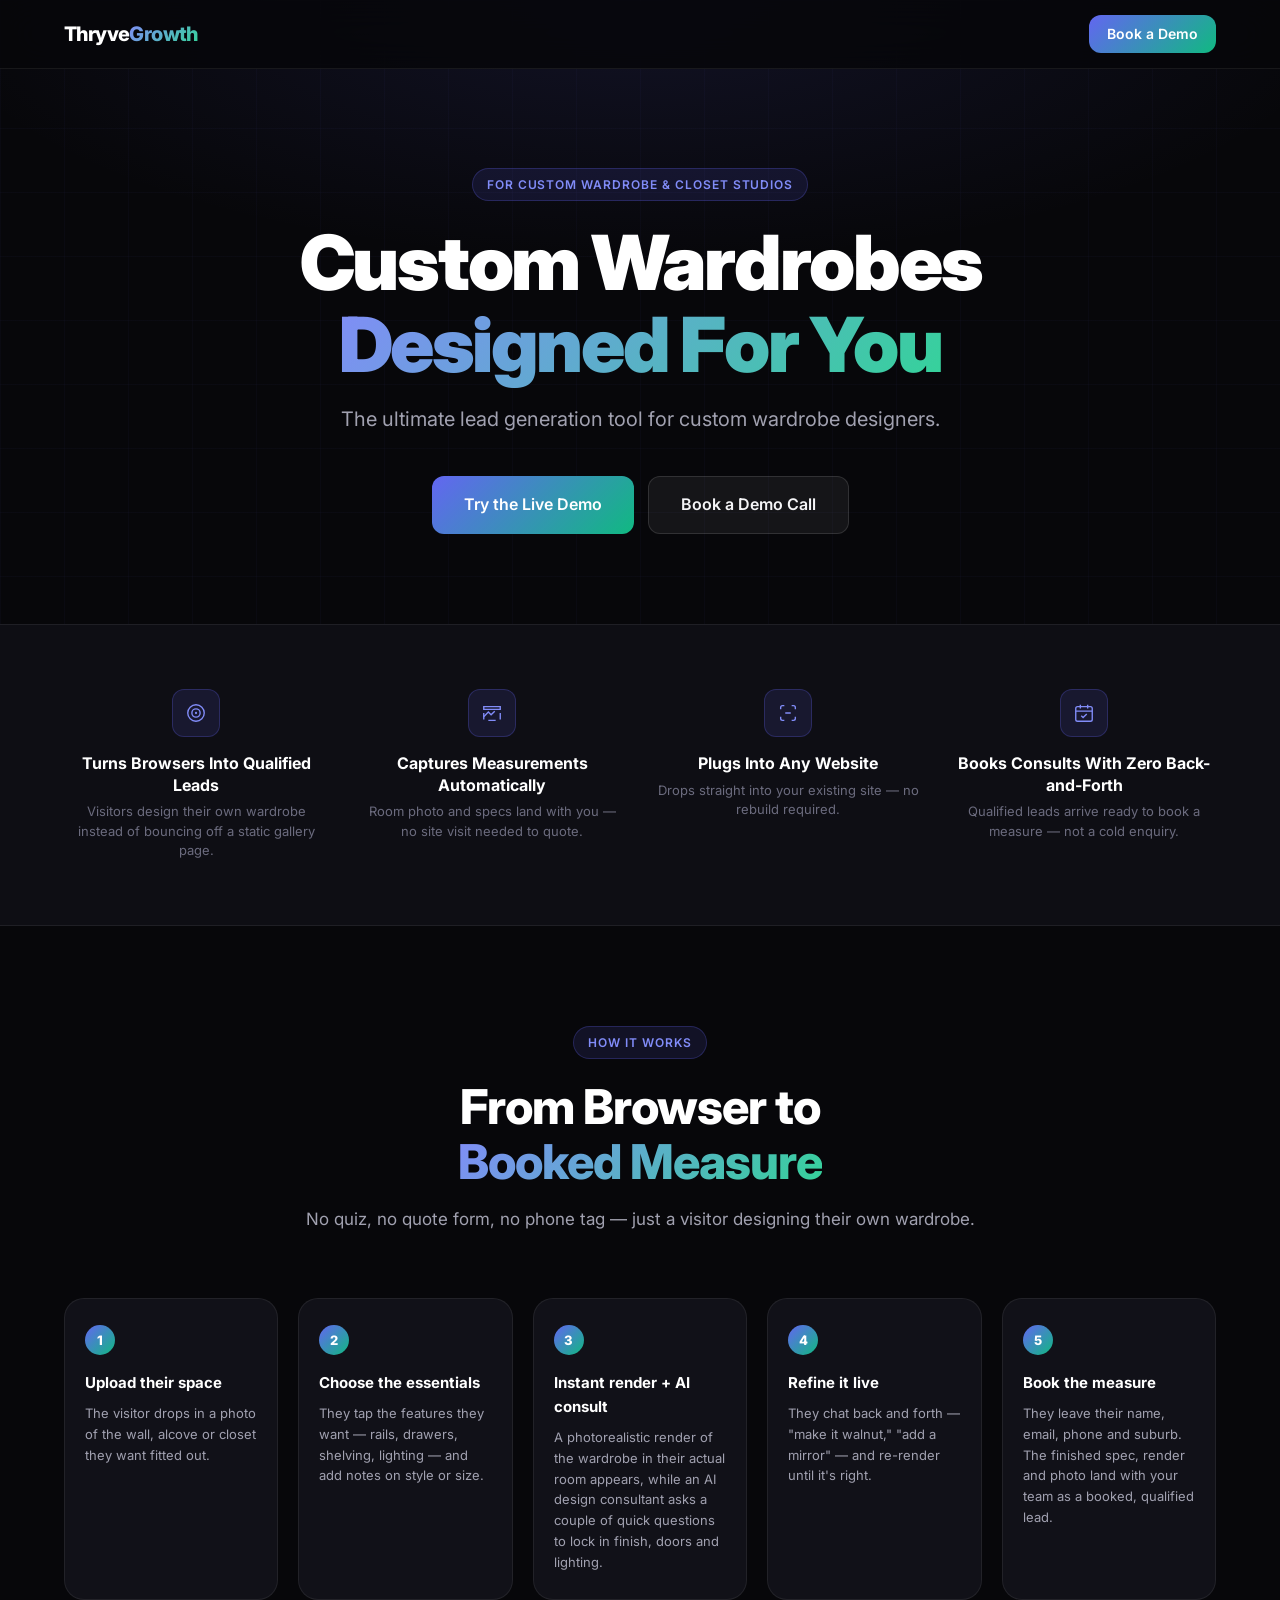
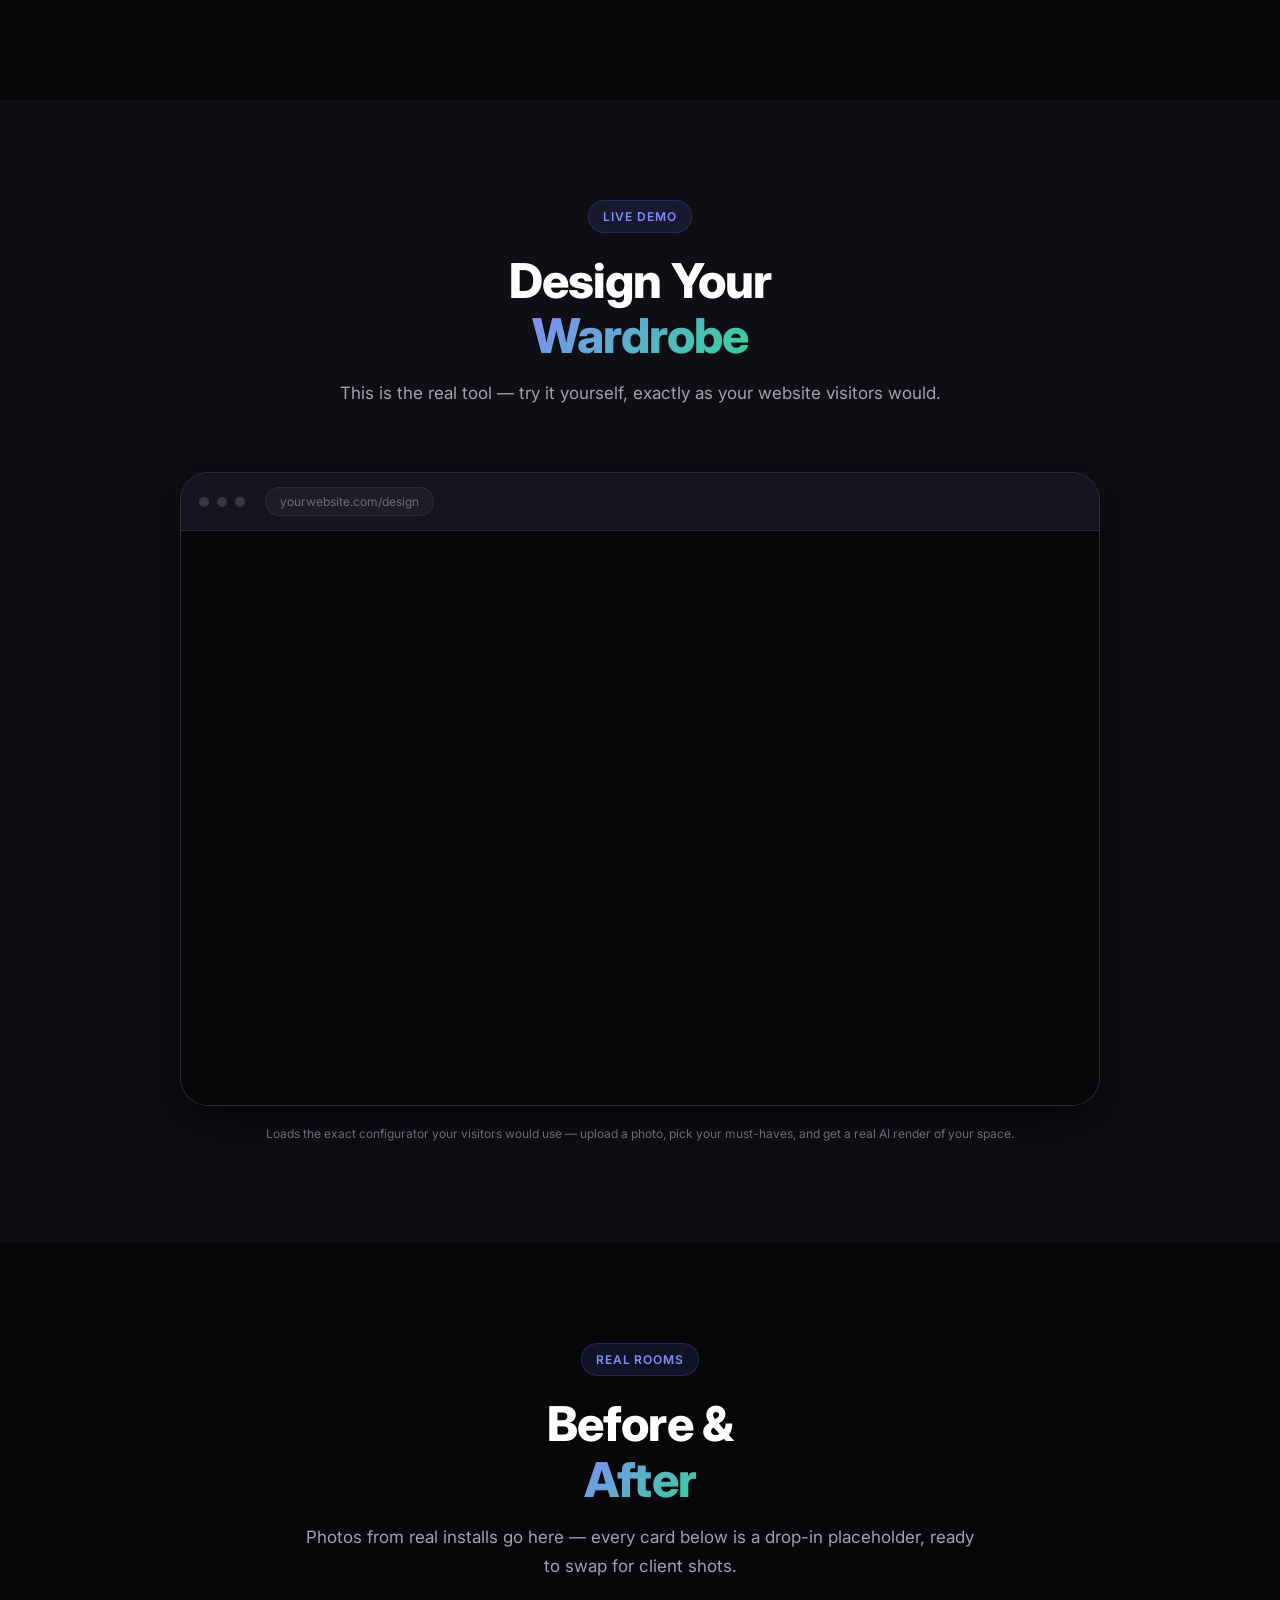
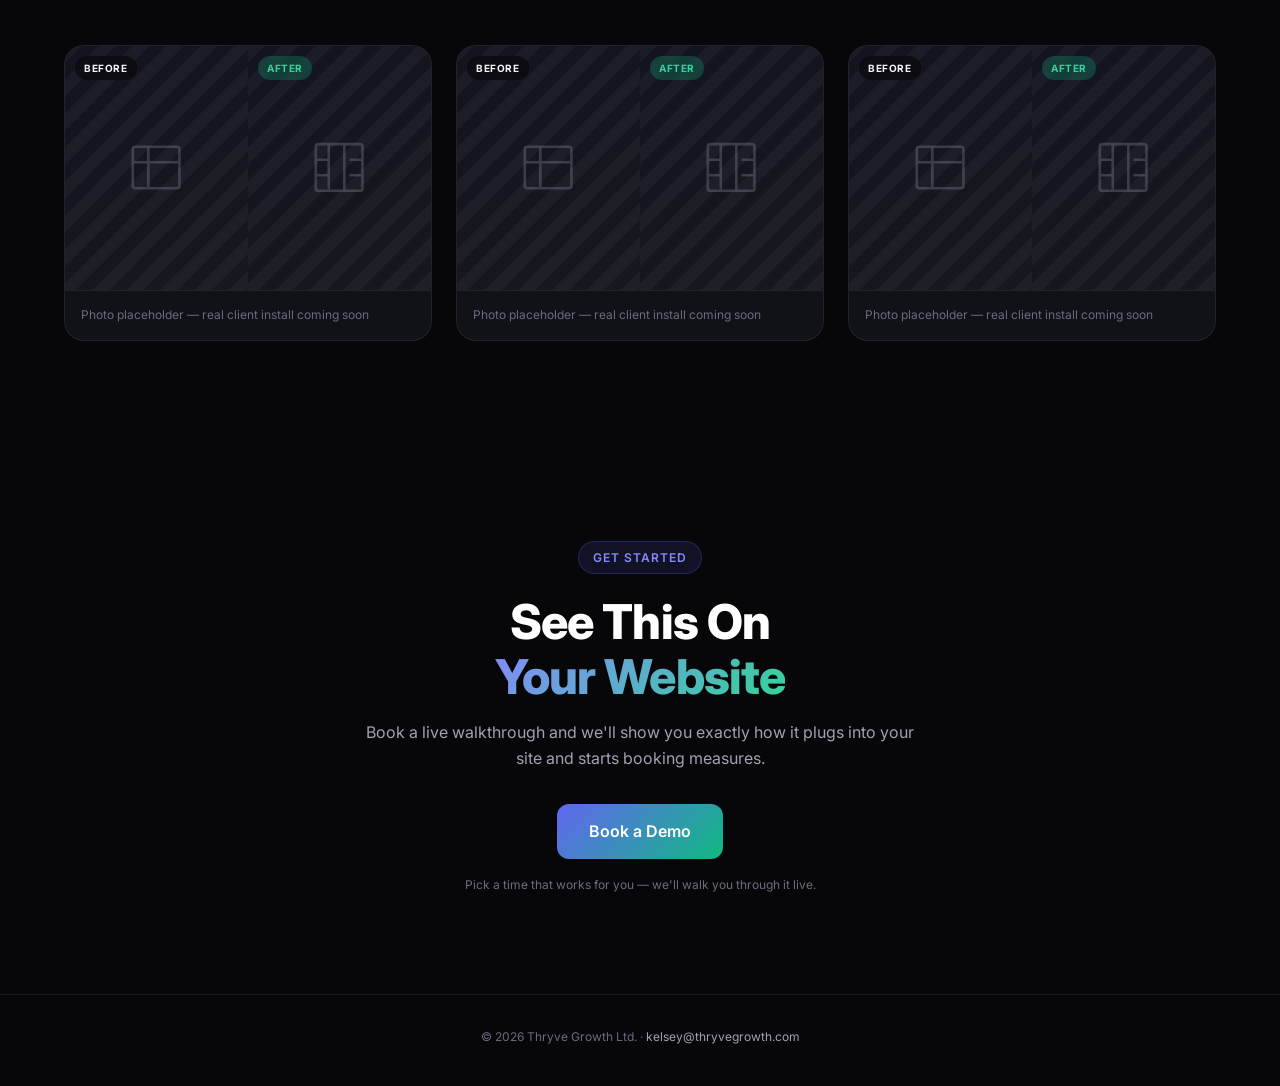
==== commit 9a0abe31: "Wire in live demo URL and real booking link - Point the demo iframe at the deployed wardrobe-app (Ve" ====
--- a/wardrobe/index.html
+++ b/wardrobe/index.html
@@ -347,10 +347,13 @@
         </div>
         <div class="wd-demo-body" id="wdDemoBody">
           <!--
-            TODO (Kelsey): set DEMO_URL below once the wardrobe-app is deployed
-            (e.g. to Vercel, with GEMINI_API_KEY + optional RESEND_API_KEY set) and
-            point it at that URL. The iframe will then load automatically and this
-            fallback card will no longer be shown. No other page changes needed.
+            DEMO_URL below is set to the deployed wardrobe-app (Vercel). Note:
+            the automated build session that wired this up could not reach
+            *.vercel.app from its sandbox (network egress policy) to click
+            through the actual photo-upload -> render -> chat -> lead-capture
+            flow end to end. Please do one manual run-through before relying
+            on this for live outreach traffic. If it ever needs to fall back
+            to the placeholder card again, just blank out DEMO_URL below.
           -->
           <div class="wd-demo-fallback" id="wdDemoFallback">
             <div class="wd-pulse">✦</div>
@@ -408,12 +411,8 @@
         <div class="section-badge">Get Started</div>
         <h2 class="section-title">See This On<br /><span class="gradient-text">Your Website</span></h2>
         <p class="wd-book-sub">Book a live walkthrough and we'll show you exactly how it plugs into your site and starts booking measures.</p>
-        <!--
-          TODO (Kelsey): replace the mailto: link below with your real booking
-          link (Calendly / Google Calendar) before this page goes live to prospects.
-        -->
-        <a href="mailto:kelsey@thryvegrowth.com?subject=Wardrobe%20Designer%20Demo&body=Hi%20Kelsey%2C%0A%0AI%27d%20like%20to%20book%20a%20demo%20of%20the%20wardrobe%20designer%20tool.%0A%0A" class="btn btn-primary btn-lg">Book a Demo</a>
-        <p class="wd-book-note">Booking link coming soon — this currently opens an email to Kelsey directly.</p>
+        <a href="https://calendar.app.google/HitT1jkHamtfadhZ8" target="_blank" rel="noopener" class="btn btn-primary btn-lg">Book a Demo</a>
+        <p class="wd-book-note">Pick a time that works for you — we'll walk you through it live.</p>
       </div>
     </div>
   </section>
@@ -425,10 +424,10 @@
   </footer>
 
   <script>
-    // Live demo embed: set DEMO_URL once the wardrobe-app tool is deployed.
-    // Until then, the fallback card above stays visible and no request is made.
+    // Live demo embed. Blank out DEMO_URL to fall back to the placeholder card
+    // above instead (e.g. if the deployed tool goes down).
     (function () {
-      var DEMO_URL = ""; // e.g. "https://wardrobe-app-xyz.vercel.app"
+      var DEMO_URL = "https://wardrobe-app-seven-cyan.vercel.app/";
       if (!DEMO_URL) return;
       var iframe = document.getElementById('wdDemoIframe');
       var fallback = document.getElementById('wdDemoFallback');
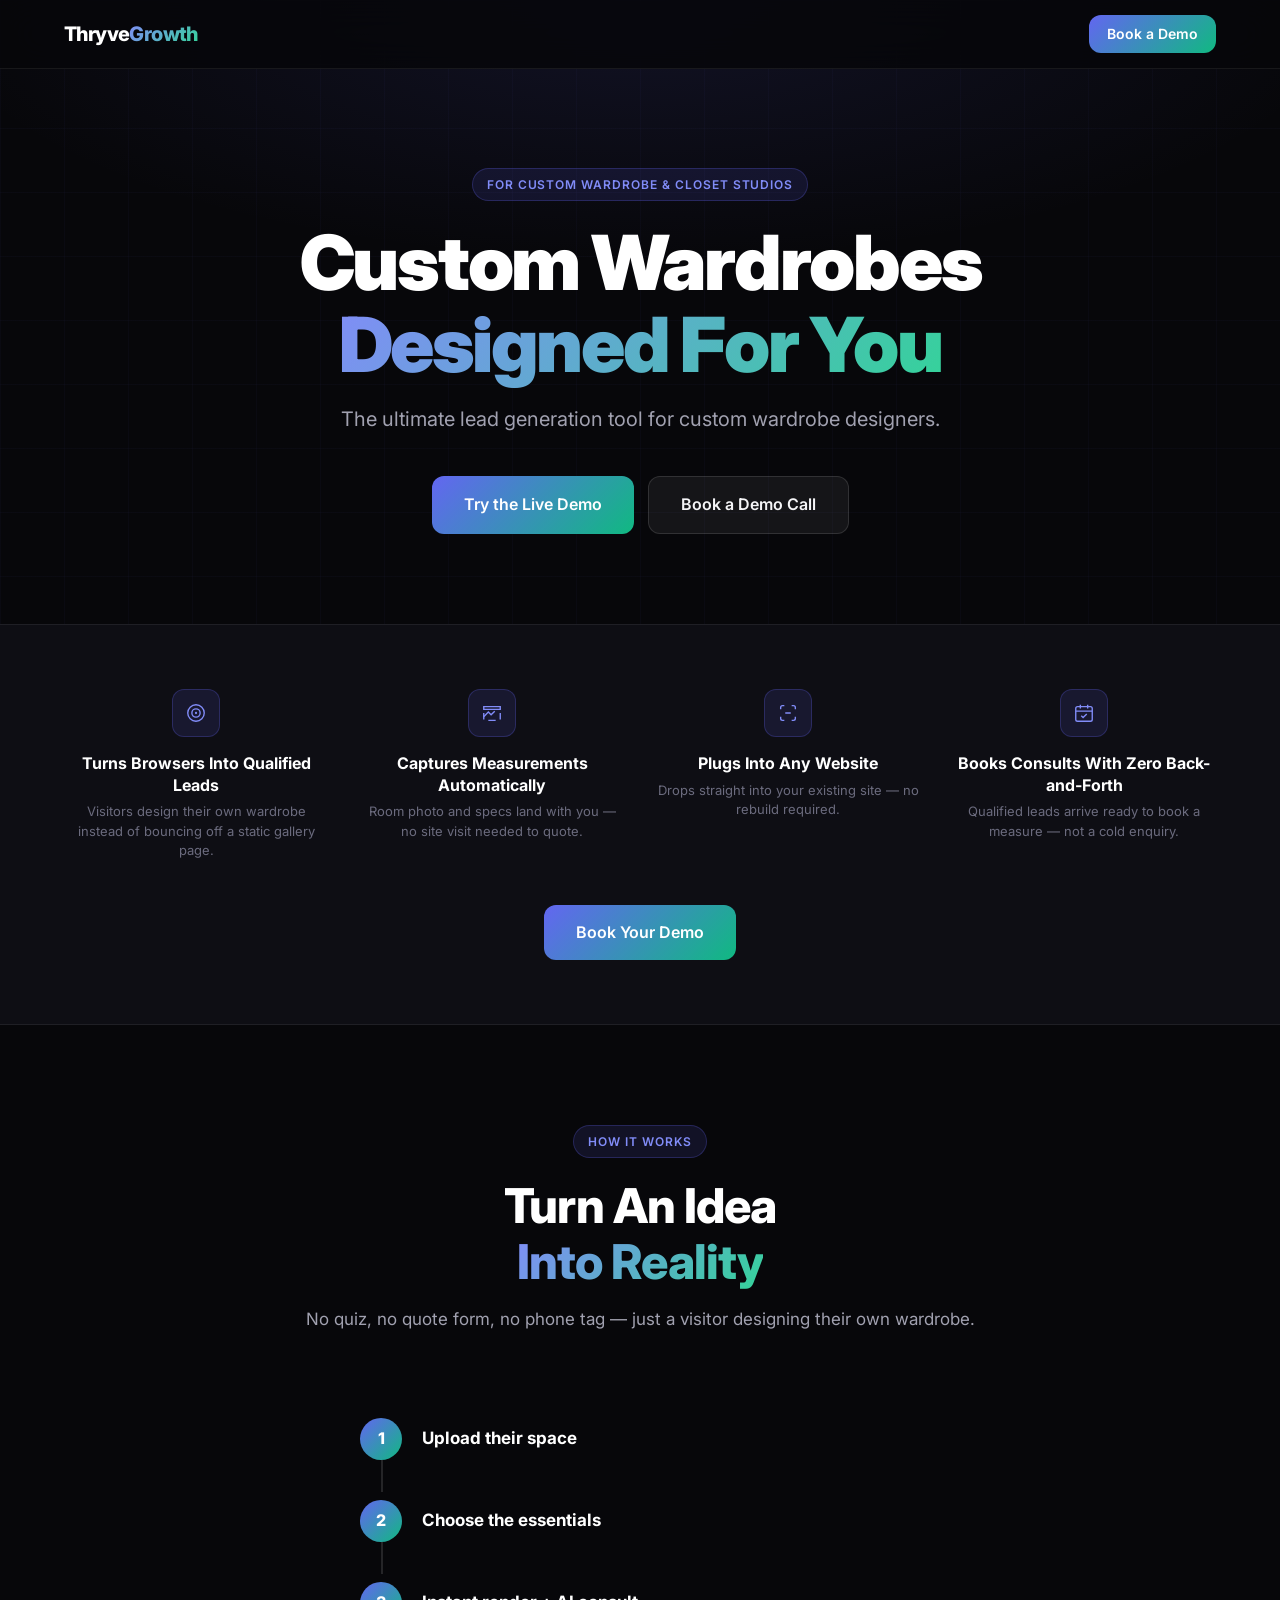
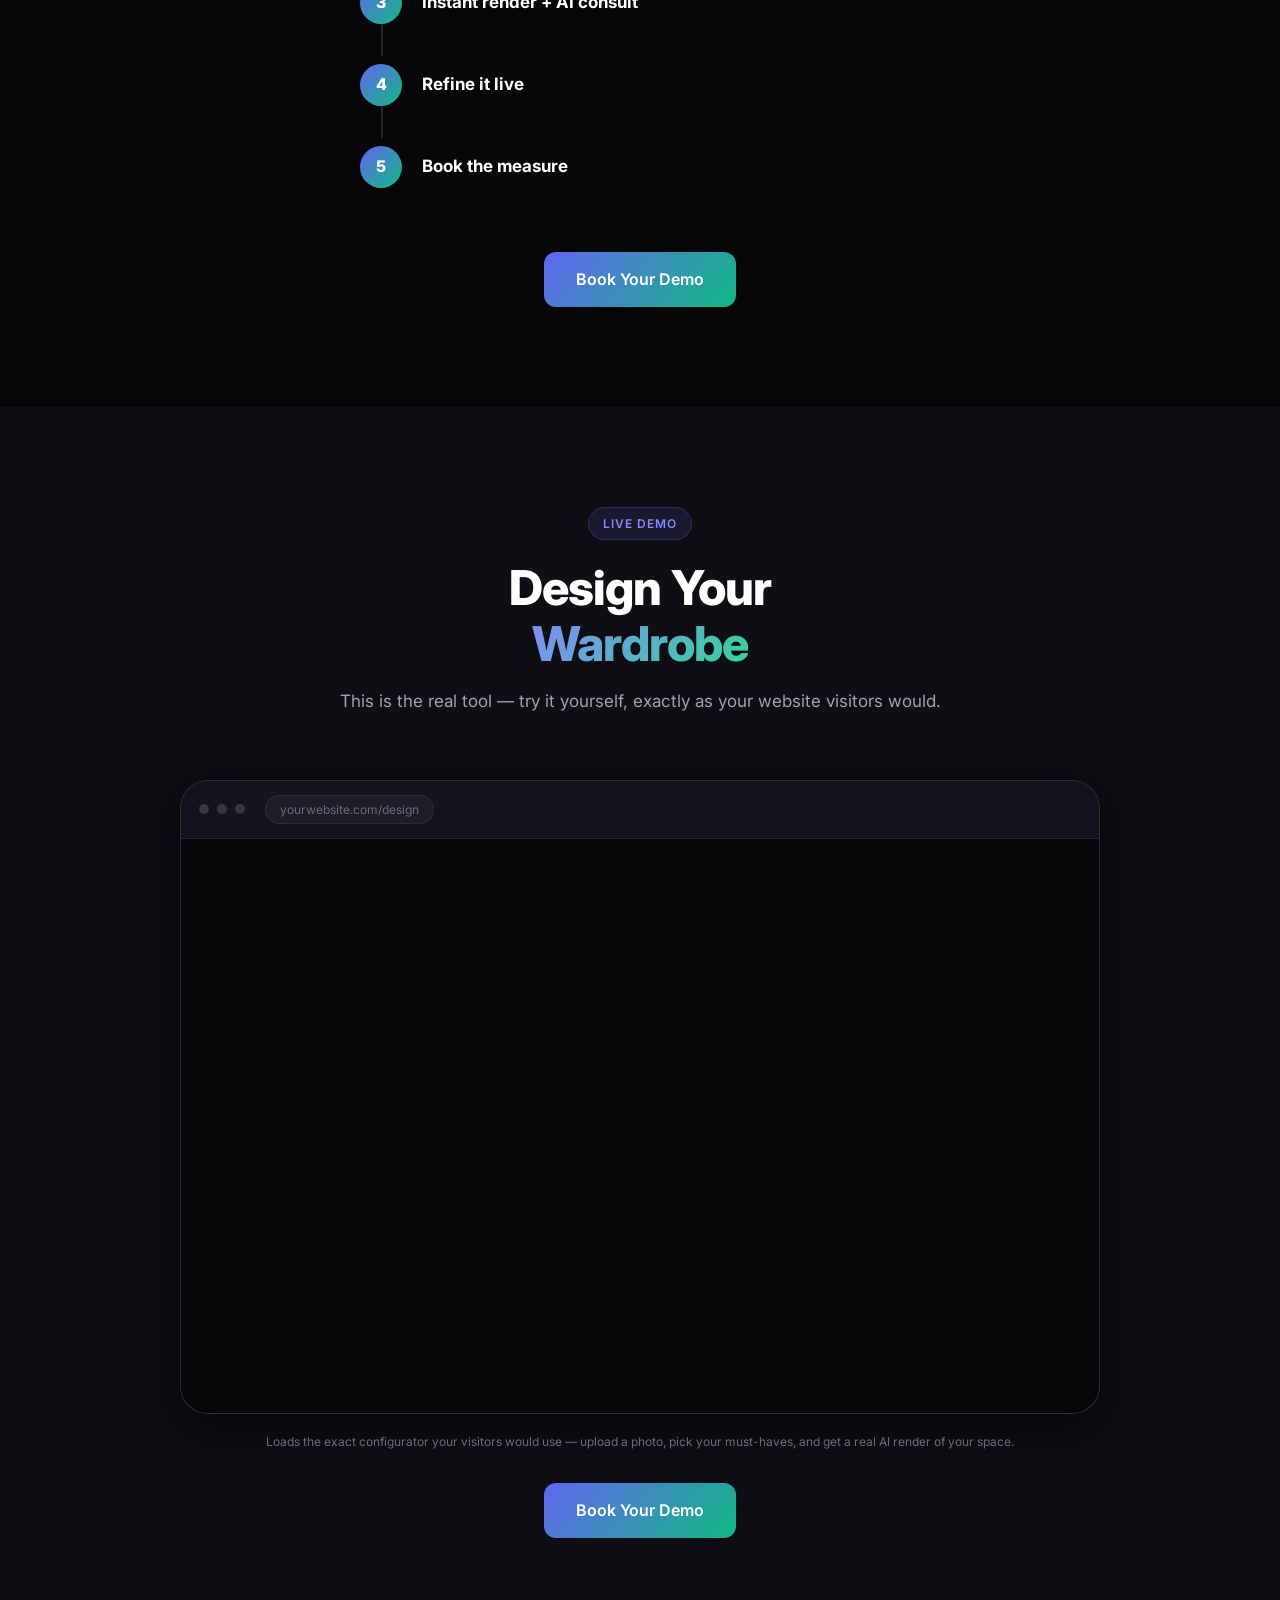
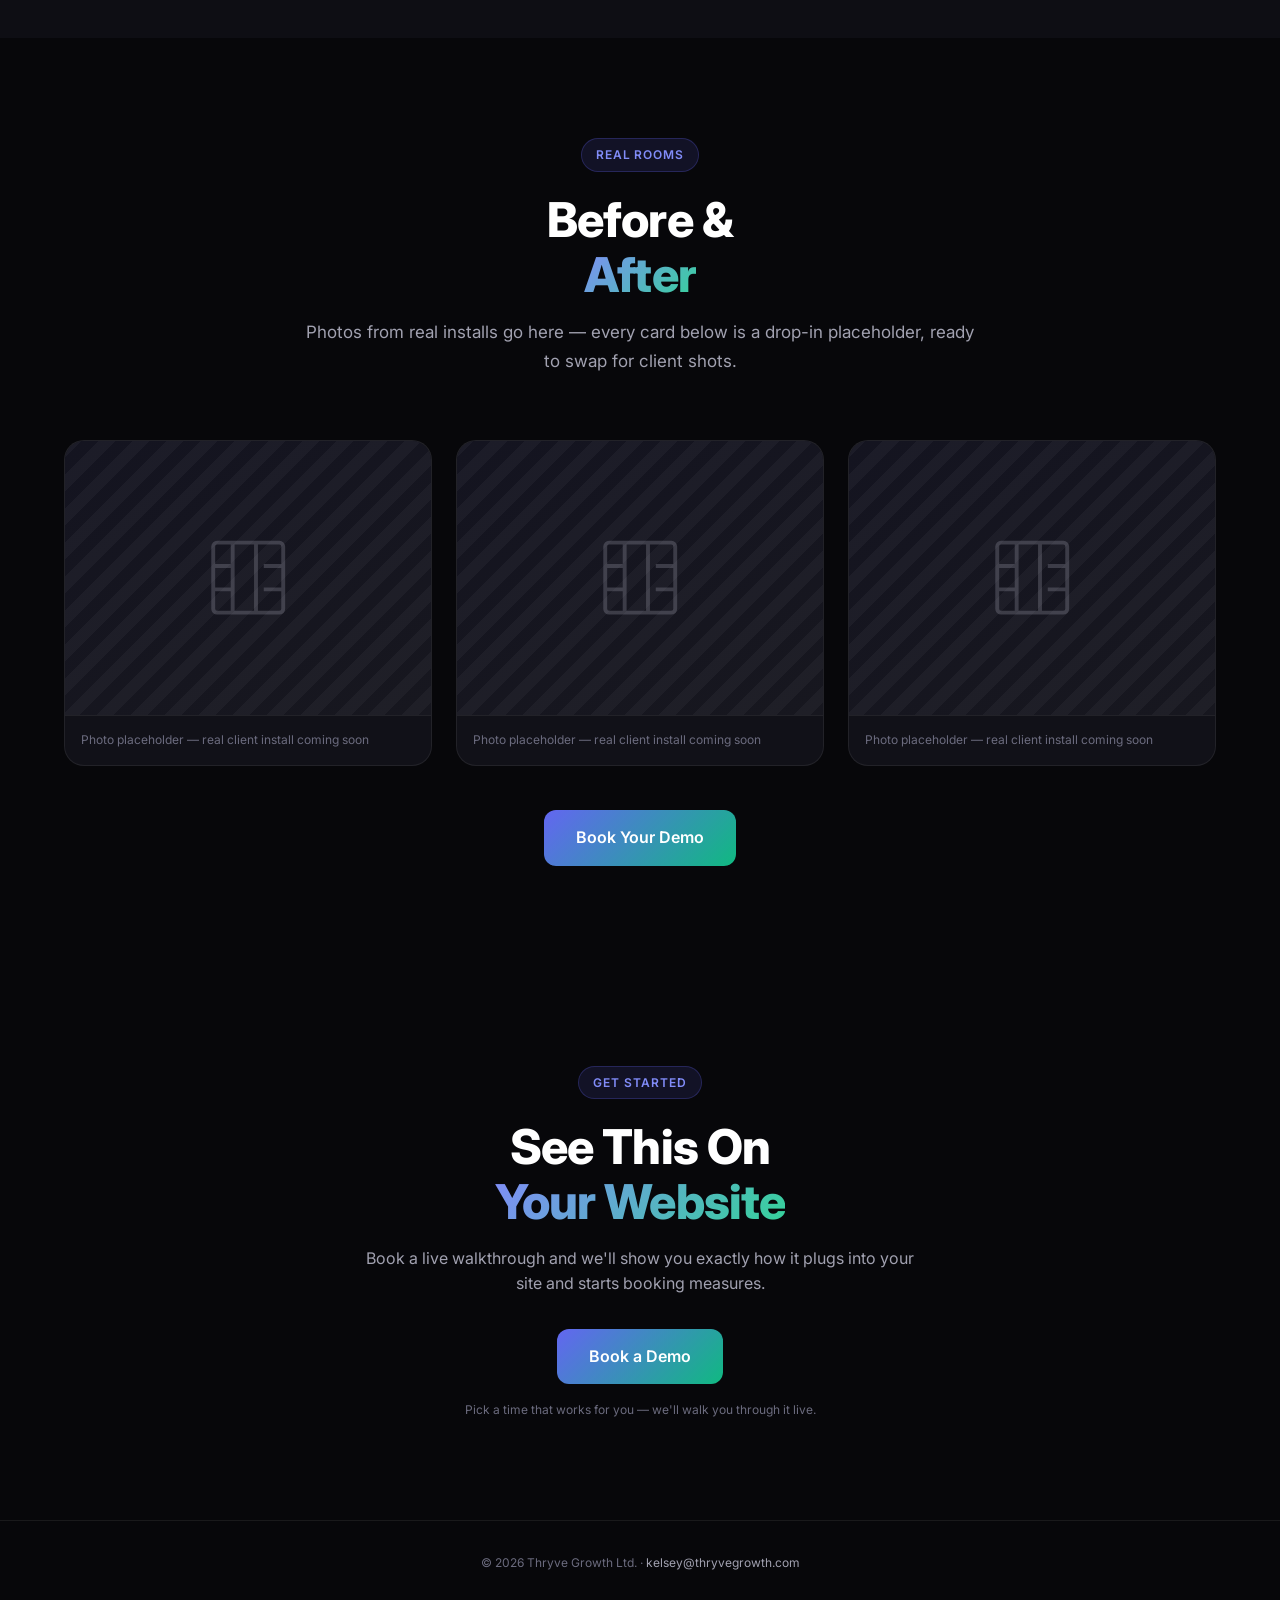
==== commit 1c5f6409: "Fix live demo/booking link that missed the merge, plus page edits The merged PR (#6) only included t" ====
--- a/wardrobe/index.html
+++ b/wardrobe/index.html
@@ -80,41 +80,42 @@
       .wd-benefits-grid { grid-template-columns: repeat(2, 1fr); gap: 36px 24px; }
     }
 
-    /* -- How it works -- */
+    /* -- How it works (vertical timeline) -- */
     .wd-steps {
-      display: grid;
-      grid-template-columns: repeat(5, 1fr);
+      display: flex;
+      flex-direction: column;
+      gap: 0;
+      max-width: 560px;
+      margin: 0 auto;
+    }
+    .wd-step {
+      display: flex;
+      align-items: center;
       gap: 20px;
-      counter-reset: wdstep;
-    }
-    .wd-step {
-      background: var(--bg-card);
-      border: 1px solid var(--border);
-      border-radius: var(--radius-lg);
-      padding: 26px 20px;
+      padding: 20px 0;
       position: relative;
     }
+    .wd-step:not(:last-child)::after {
+      content: '';
+      position: absolute;
+      left: 21px;
+      top: 62px;
+      bottom: -12px;
+      width: 2px;
+      background: linear-gradient(var(--border-2), var(--border-2));
+    }
     .wd-step-num {
+      flex: 0 0 auto;
       display: inline-flex; align-items: center; justify-content: center;
-      width: 30px; height: 30px;
+      width: 42px; height: 42px;
       border-radius: 50%;
       background: var(--gradient);
       color: var(--white);
-      font-size: 13px; font-weight: 800;
-      margin-bottom: 16px;
-    }
-    .wd-step h3 { font-size: 15px; font-weight: 700; color: var(--white); margin-bottom: 8px; }
-    .wd-step p { font-size: 13px; color: var(--gray-2); line-height: 1.6; }
-    .wd-step-arrow {
-      display: none;
-    }
-
-    @media (max-width: 1100px) {
-      .wd-steps { grid-template-columns: repeat(2, 1fr); }
-    }
-    @media (max-width: 560px) {
-      .wd-steps { grid-template-columns: 1fr; }
-    }
+      font-size: 16px; font-weight: 800;
+      position: relative;
+      z-index: 1;
+    }
+    .wd-step h3 { font-size: 17px; font-weight: 700; color: var(--white); }
 
     /* -- Live demo -- */
     .wd-demo-section { background: var(--bg-2); }
@@ -177,24 +178,15 @@
       border-radius: var(--radius-lg);
       overflow: hidden;
     }
-    .wd-ba-imgs { display: grid; grid-template-columns: 1fr 1fr; }
     .wd-ba-img {
       position: relative;
-      aspect-ratio: 3 / 4;
+      aspect-ratio: 4 / 3;
       display: flex; align-items: center; justify-content: center;
       background:
         repeating-linear-gradient(135deg, rgba(255,255,255,0.035) 0 12px, transparent 12px 24px),
         linear-gradient(160deg, var(--bg-3), var(--bg-card-2));
     }
     .wd-ba-img svg { width: 34%; height: 34%; opacity: 0.28; color: var(--gray-2); }
-    .wd-ba-tag {
-      position: absolute; top: 10px; left: 10px;
-      font-size: 10px; font-weight: 700; letter-spacing: 0.06em; text-transform: uppercase;
-      background: rgba(7,7,10,0.65); color: var(--gray-1);
-      padding: 4px 9px; border-radius: 100px;
-      backdrop-filter: blur(6px);
-    }
-    .wd-ba-img.wd-after .wd-ba-tag { background: rgba(16,185,129,0.25); color: var(--green-light); }
     .wd-ba-caption { padding: 14px 16px 16px; font-size: 12px; color: var(--gray-3); border-top: 1px solid var(--border); }
 
     @media (max-width: 860px) {
@@ -289,6 +281,9 @@
         </div>
 
       </div>
+      <div style="text-align:center; margin-top:44px;">
+        <a href="#book" class="btn btn-primary btn-lg">Book Your Demo</a>
+      </div>
     </div>
   </section>
 
@@ -297,7 +292,7 @@
     <div class="container">
       <div class="section-header">
         <div class="section-badge">How It Works</div>
-        <h2 class="section-title">From Browser to<br /><span class="gradient-text">Booked Measure</span></h2>
+        <h2 class="section-title">Turn An Idea<br /><span class="gradient-text">Into Reality</span></h2>
         <p class="section-subtitle">No quiz, no quote form, no phone tag — just a visitor designing their own wardrobe.</p>
       </div>
 
@@ -305,28 +300,26 @@
         <div class="wd-step">
           <div class="wd-step-num">1</div>
           <h3>Upload their space</h3>
-          <p>The visitor drops in a photo of the wall, alcove or closet they want fitted out.</p>
         </div>
         <div class="wd-step">
           <div class="wd-step-num">2</div>
           <h3>Choose the essentials</h3>
-          <p>They tap the features they want — rails, drawers, shelving, lighting — and add notes on style or size.</p>
         </div>
         <div class="wd-step">
           <div class="wd-step-num">3</div>
           <h3>Instant render + AI consult</h3>
-          <p>A photorealistic render of the wardrobe in their actual room appears, while an AI design consultant asks a couple of quick questions to lock in finish, doors and lighting.</p>
         </div>
         <div class="wd-step">
           <div class="wd-step-num">4</div>
           <h3>Refine it live</h3>
-          <p>They chat back and forth — "make it walnut," "add a mirror" — and re-render until it's right.</p>
         </div>
         <div class="wd-step">
           <div class="wd-step-num">5</div>
           <h3>Book the measure</h3>
-          <p>They leave their name, email, phone and suburb. The finished spec, render and photo land with your team as a booked, qualified lead.</p>
-        </div>
+        </div>
+      </div>
+      <div style="text-align:center; margin-top:44px;">
+        <a href="#book" class="btn btn-primary btn-lg">Book Your Demo</a>
       </div>
     </div>
   </section>
@@ -365,6 +358,9 @@
         </div>
       </div>
       <p class="wd-demo-note">Loads the exact configurator your visitors would use — upload a photo, pick your must-haves, and get a real AI render of your space.</p>
+      <div style="text-align:center; margin-top:32px;">
+        <a href="#book" class="btn btn-primary btn-lg">Book Your Demo</a>
+      </div>
     </div>
   </section>
 
@@ -378,28 +374,22 @@
       </div>
 
       <div class="wd-ba-grid">
-        <!-- Each card takes two images (before / after) by src alone — no layout changes needed to add real photos. -->
+        <!-- Each card takes one image by src alone — no layout changes needed to add real photos. -->
         <div class="wd-ba-card">
-          <div class="wd-ba-imgs">
-            <div class="wd-ba-img wd-before" data-slot="before-1"><span class="wd-ba-tag">Before</span><svg viewBox="0 0 24 24" fill="none" stroke="currentColor" stroke-width="1"><rect x="3" y="4" width="18" height="16" rx="1"/><path d="M3 10h18M9 4v16"/></svg></div>
-            <div class="wd-ba-img wd-after" data-slot="after-1"><span class="wd-ba-tag">After</span><svg viewBox="0 0 24 24" fill="none" stroke="currentColor" stroke-width="1"><rect x="3" y="3" width="18" height="18" rx="1"/><path d="M8 3v18M14 3v18M3 9h5M16 9h5M3 15h5M16 15h5"/></svg></div>
-          </div>
+          <div class="wd-ba-img" data-slot="room-1"><svg viewBox="0 0 24 24" fill="none" stroke="currentColor" stroke-width="1"><rect x="3" y="3" width="18" height="18" rx="1"/><path d="M8 3v18M14 3v18M3 9h5M16 9h5M3 15h5M16 15h5"/></svg></div>
           <p class="wd-ba-caption">Photo placeholder — real client install coming soon</p>
         </div>
         <div class="wd-ba-card">
-          <div class="wd-ba-imgs">
-            <div class="wd-ba-img wd-before" data-slot="before-2"><span class="wd-ba-tag">Before</span><svg viewBox="0 0 24 24" fill="none" stroke="currentColor" stroke-width="1"><rect x="3" y="4" width="18" height="16" rx="1"/><path d="M3 10h18M9 4v16"/></svg></div>
-            <div class="wd-ba-img wd-after" data-slot="after-2"><span class="wd-ba-tag">After</span><svg viewBox="0 0 24 24" fill="none" stroke="currentColor" stroke-width="1"><rect x="3" y="3" width="18" height="18" rx="1"/><path d="M8 3v18M14 3v18M3 9h5M16 9h5M3 15h5M16 15h5"/></svg></div>
-          </div>
+          <div class="wd-ba-img" data-slot="room-2"><svg viewBox="0 0 24 24" fill="none" stroke="currentColor" stroke-width="1"><rect x="3" y="3" width="18" height="18" rx="1"/><path d="M8 3v18M14 3v18M3 9h5M16 9h5M3 15h5M16 15h5"/></svg></div>
           <p class="wd-ba-caption">Photo placeholder — real client install coming soon</p>
         </div>
         <div class="wd-ba-card">
-          <div class="wd-ba-imgs">
-            <div class="wd-ba-img wd-before" data-slot="before-3"><span class="wd-ba-tag">Before</span><svg viewBox="0 0 24 24" fill="none" stroke="currentColor" stroke-width="1"><rect x="3" y="4" width="18" height="16" rx="1"/><path d="M3 10h18M9 4v16"/></svg></div>
-            <div class="wd-ba-img wd-after" data-slot="after-3"><span class="wd-ba-tag">After</span><svg viewBox="0 0 24 24" fill="none" stroke="currentColor" stroke-width="1"><rect x="3" y="3" width="18" height="18" rx="1"/><path d="M8 3v18M14 3v18M3 9h5M16 9h5M3 15h5M16 15h5"/></svg></div>
-          </div>
+          <div class="wd-ba-img" data-slot="room-3"><svg viewBox="0 0 24 24" fill="none" stroke="currentColor" stroke-width="1"><rect x="3" y="3" width="18" height="18" rx="1"/><path d="M8 3v18M14 3v18M3 9h5M16 9h5M3 15h5M16 15h5"/></svg></div>
           <p class="wd-ba-caption">Photo placeholder — real client install coming soon</p>
         </div>
+      </div>
+      <div style="text-align:center; margin-top:44px;">
+        <a href="#book" class="btn btn-primary btn-lg">Book Your Demo</a>
       </div>
     </div>
   </section>
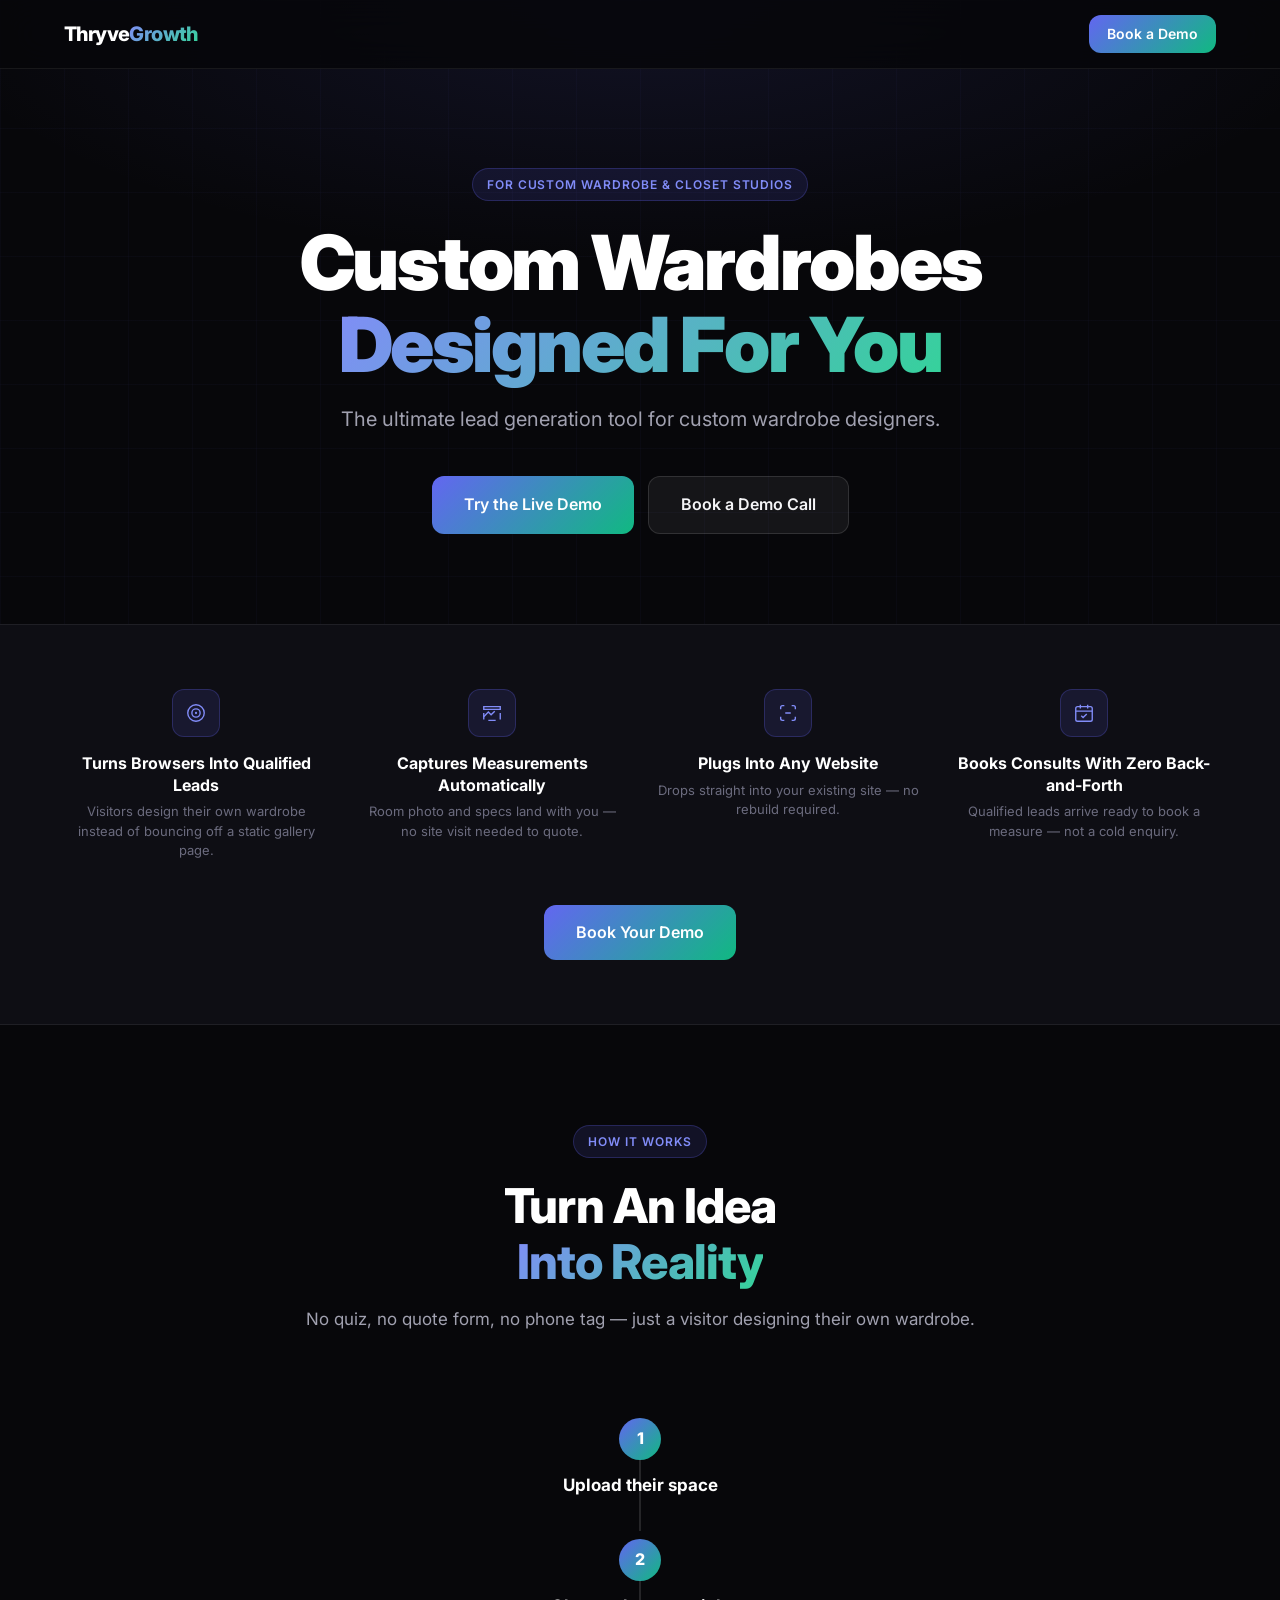
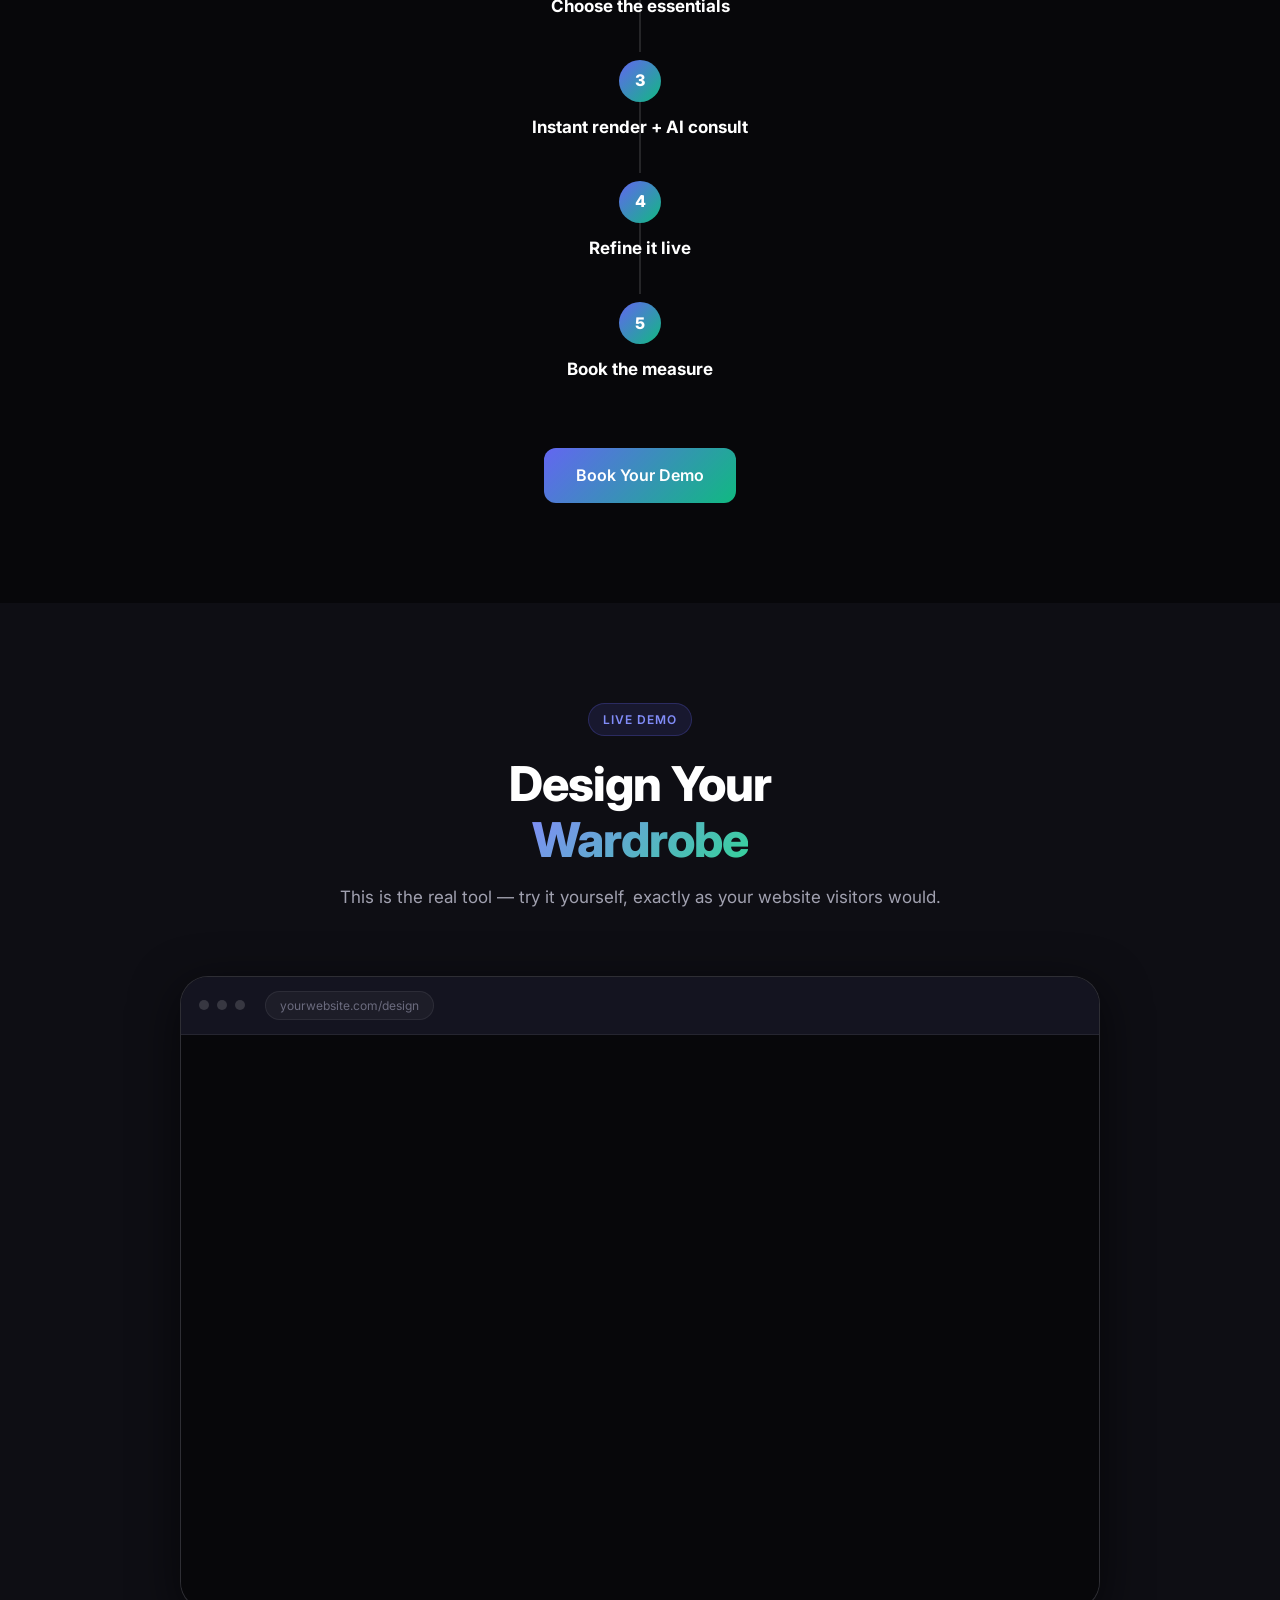
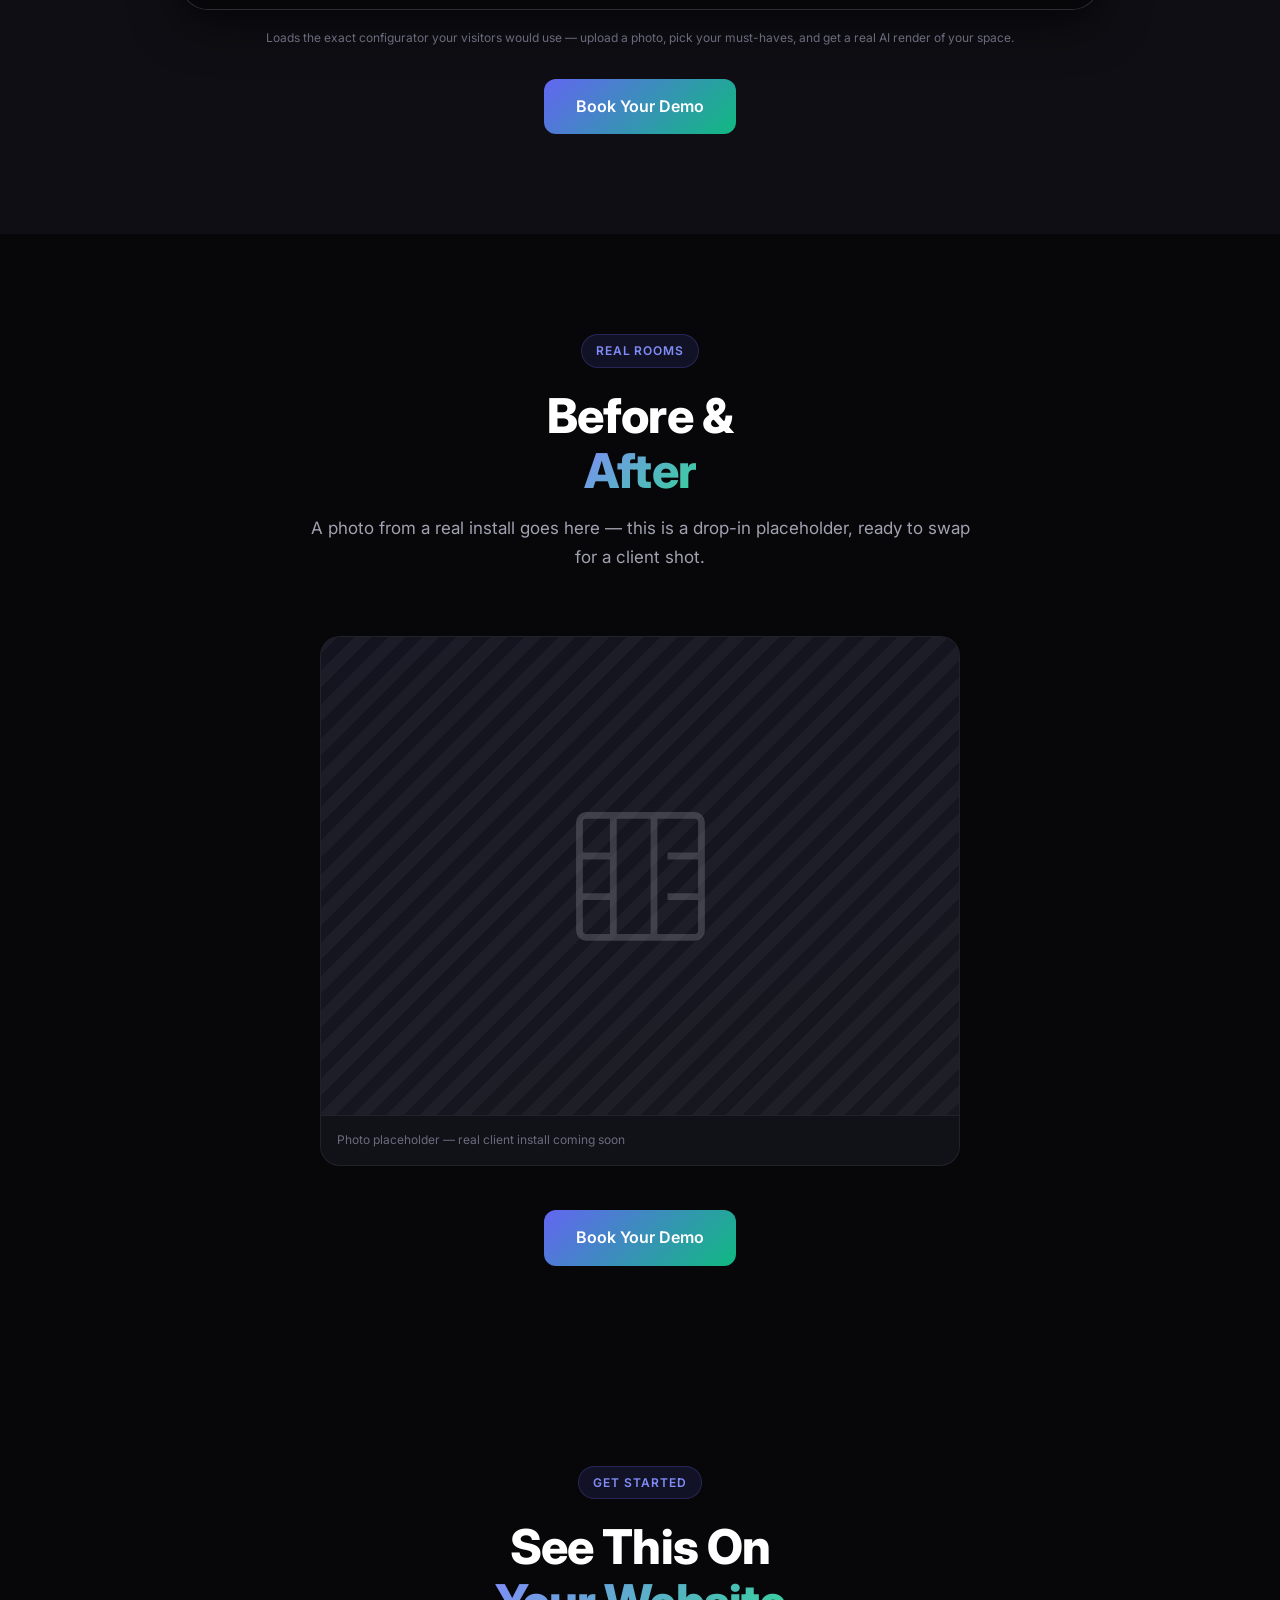
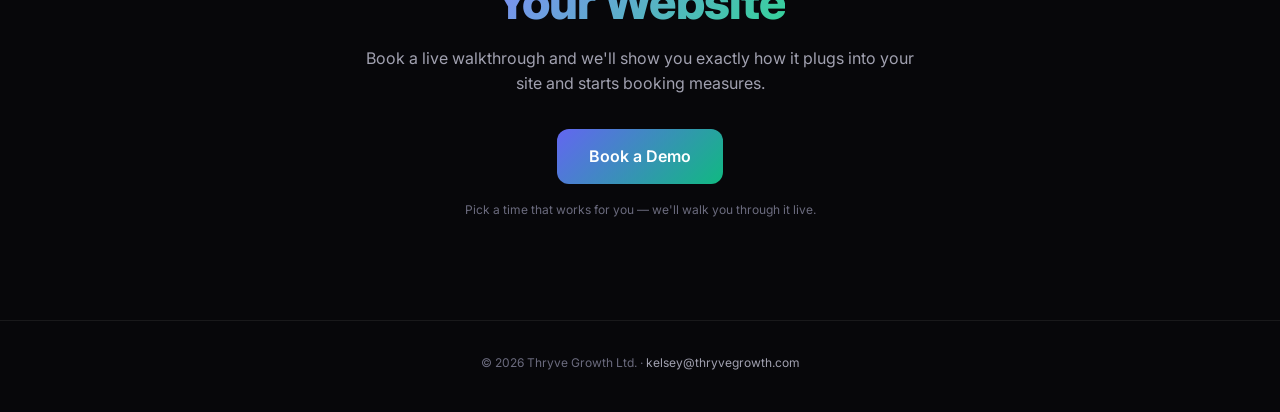
==== commit 1ce4e6af: "Center the step-by-step timeline, reduce gallery to one photo - How-it-works steps now center each n" ====
--- a/wardrobe/index.html
+++ b/wardrobe/index.html
@@ -80,25 +80,29 @@
       .wd-benefits-grid { grid-template-columns: repeat(2, 1fr); gap: 36px 24px; }
     }
 
-    /* -- How it works (vertical timeline) -- */
+    /* -- How it works (vertical timeline, centered) -- */
     .wd-steps {
       display: flex;
       flex-direction: column;
+      align-items: center;
       gap: 0;
-      max-width: 560px;
+      max-width: 420px;
       margin: 0 auto;
     }
     .wd-step {
       display: flex;
+      flex-direction: column;
       align-items: center;
-      gap: 20px;
+      gap: 12px;
       padding: 20px 0;
       position: relative;
+      text-align: center;
     }
     .wd-step:not(:last-child)::after {
       content: '';
       position: absolute;
-      left: 21px;
+      left: 50%;
+      transform: translateX(-50%);
       top: 62px;
       bottom: -12px;
       width: 2px;
@@ -168,9 +172,8 @@
 
     /* -- Before / after -- */
     .wd-ba-grid {
-      display: grid;
-      grid-template-columns: repeat(3, 1fr);
-      gap: 24px;
+      max-width: 640px;
+      margin: 0 auto;
     }
     .wd-ba-card {
       background: var(--bg-card);
@@ -188,10 +191,6 @@
     }
     .wd-ba-img svg { width: 34%; height: 34%; opacity: 0.28; color: var(--gray-2); }
     .wd-ba-caption { padding: 14px 16px 16px; font-size: 12px; color: var(--gray-3); border-top: 1px solid var(--border); }
-
-    @media (max-width: 860px) {
-      .wd-ba-grid { grid-template-columns: 1fr; }
-    }
 
     /* -- Book a demo / contact -- */
     .wd-book { text-align: center; }
@@ -370,21 +369,13 @@
       <div class="section-header">
         <div class="section-badge">Real Rooms</div>
         <h2 class="section-title">Before &amp;<br /><span class="gradient-text">After</span></h2>
-        <p class="section-subtitle">Photos from real installs go here — every card below is a drop-in placeholder, ready to swap for client shots.</p>
+        <p class="section-subtitle">A photo from a real install goes here — this is a drop-in placeholder, ready to swap for a client shot.</p>
       </div>
 
       <div class="wd-ba-grid">
-        <!-- Each card takes one image by src alone — no layout changes needed to add real photos. -->
+        <!-- Single image by src alone — no layout changes needed to add a real photo. -->
         <div class="wd-ba-card">
           <div class="wd-ba-img" data-slot="room-1"><svg viewBox="0 0 24 24" fill="none" stroke="currentColor" stroke-width="1"><rect x="3" y="3" width="18" height="18" rx="1"/><path d="M8 3v18M14 3v18M3 9h5M16 9h5M3 15h5M16 15h5"/></svg></div>
-          <p class="wd-ba-caption">Photo placeholder — real client install coming soon</p>
-        </div>
-        <div class="wd-ba-card">
-          <div class="wd-ba-img" data-slot="room-2"><svg viewBox="0 0 24 24" fill="none" stroke="currentColor" stroke-width="1"><rect x="3" y="3" width="18" height="18" rx="1"/><path d="M8 3v18M14 3v18M3 9h5M16 9h5M3 15h5M16 15h5"/></svg></div>
-          <p class="wd-ba-caption">Photo placeholder — real client install coming soon</p>
-        </div>
-        <div class="wd-ba-card">
-          <div class="wd-ba-img" data-slot="room-3"><svg viewBox="0 0 24 24" fill="none" stroke="currentColor" stroke-width="1"><rect x="3" y="3" width="18" height="18" rx="1"/><path d="M8 3v18M14 3v18M3 9h5M16 9h5M3 15h5M16 15h5"/></svg></div>
           <p class="wd-ba-caption">Photo placeholder — real client install coming soon</p>
         </div>
       </div>
